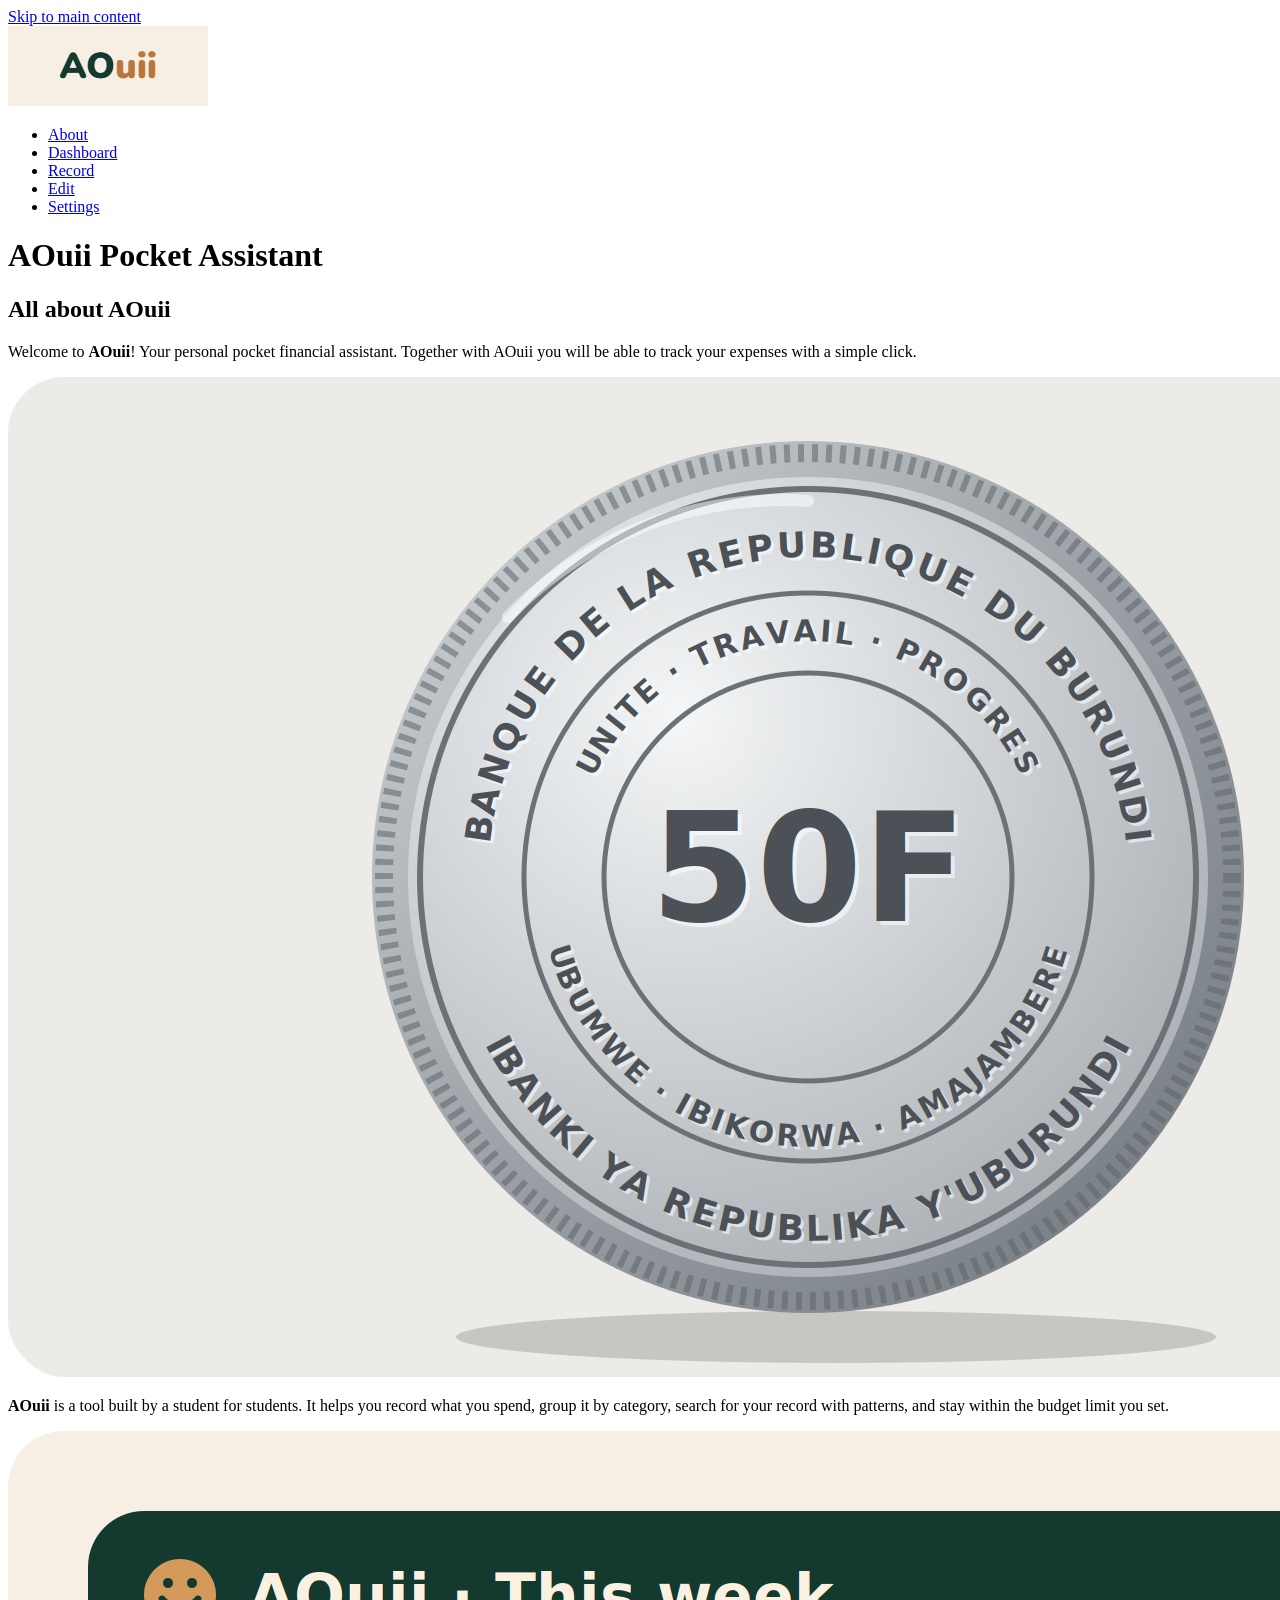
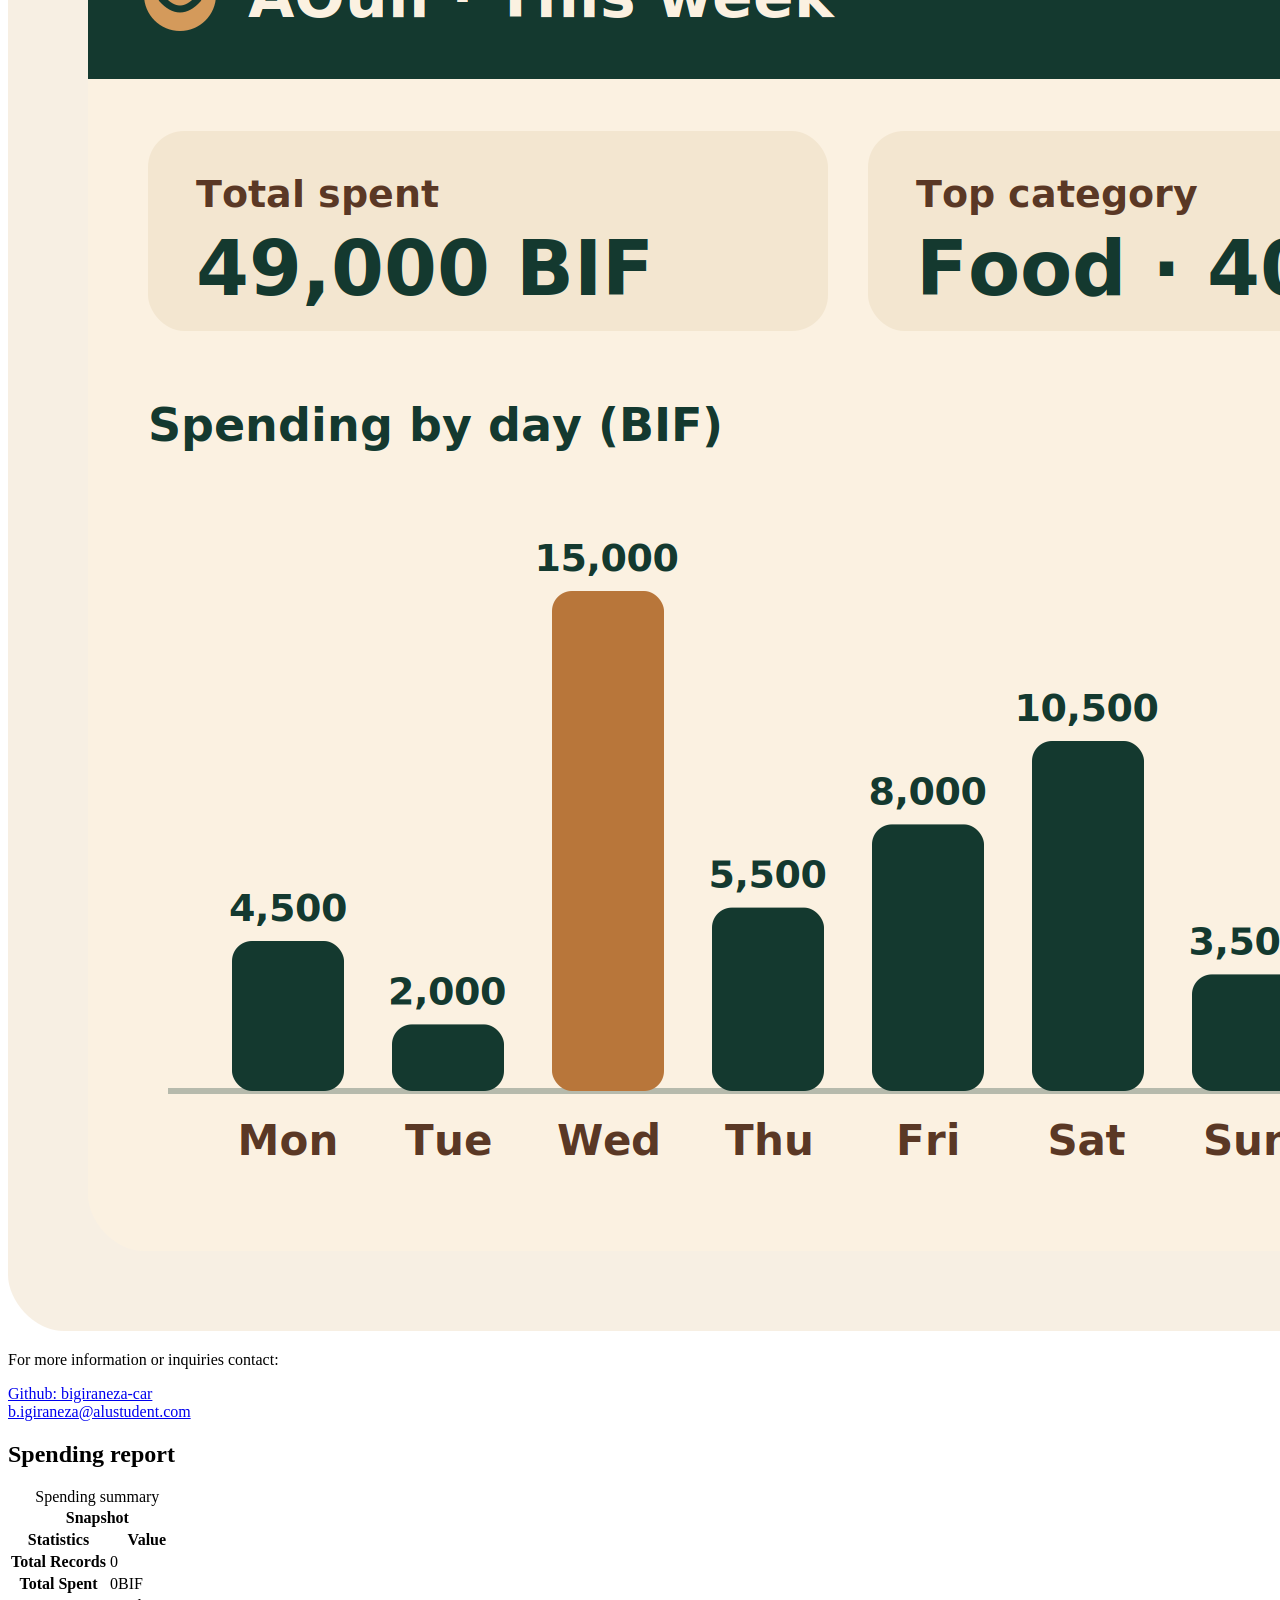
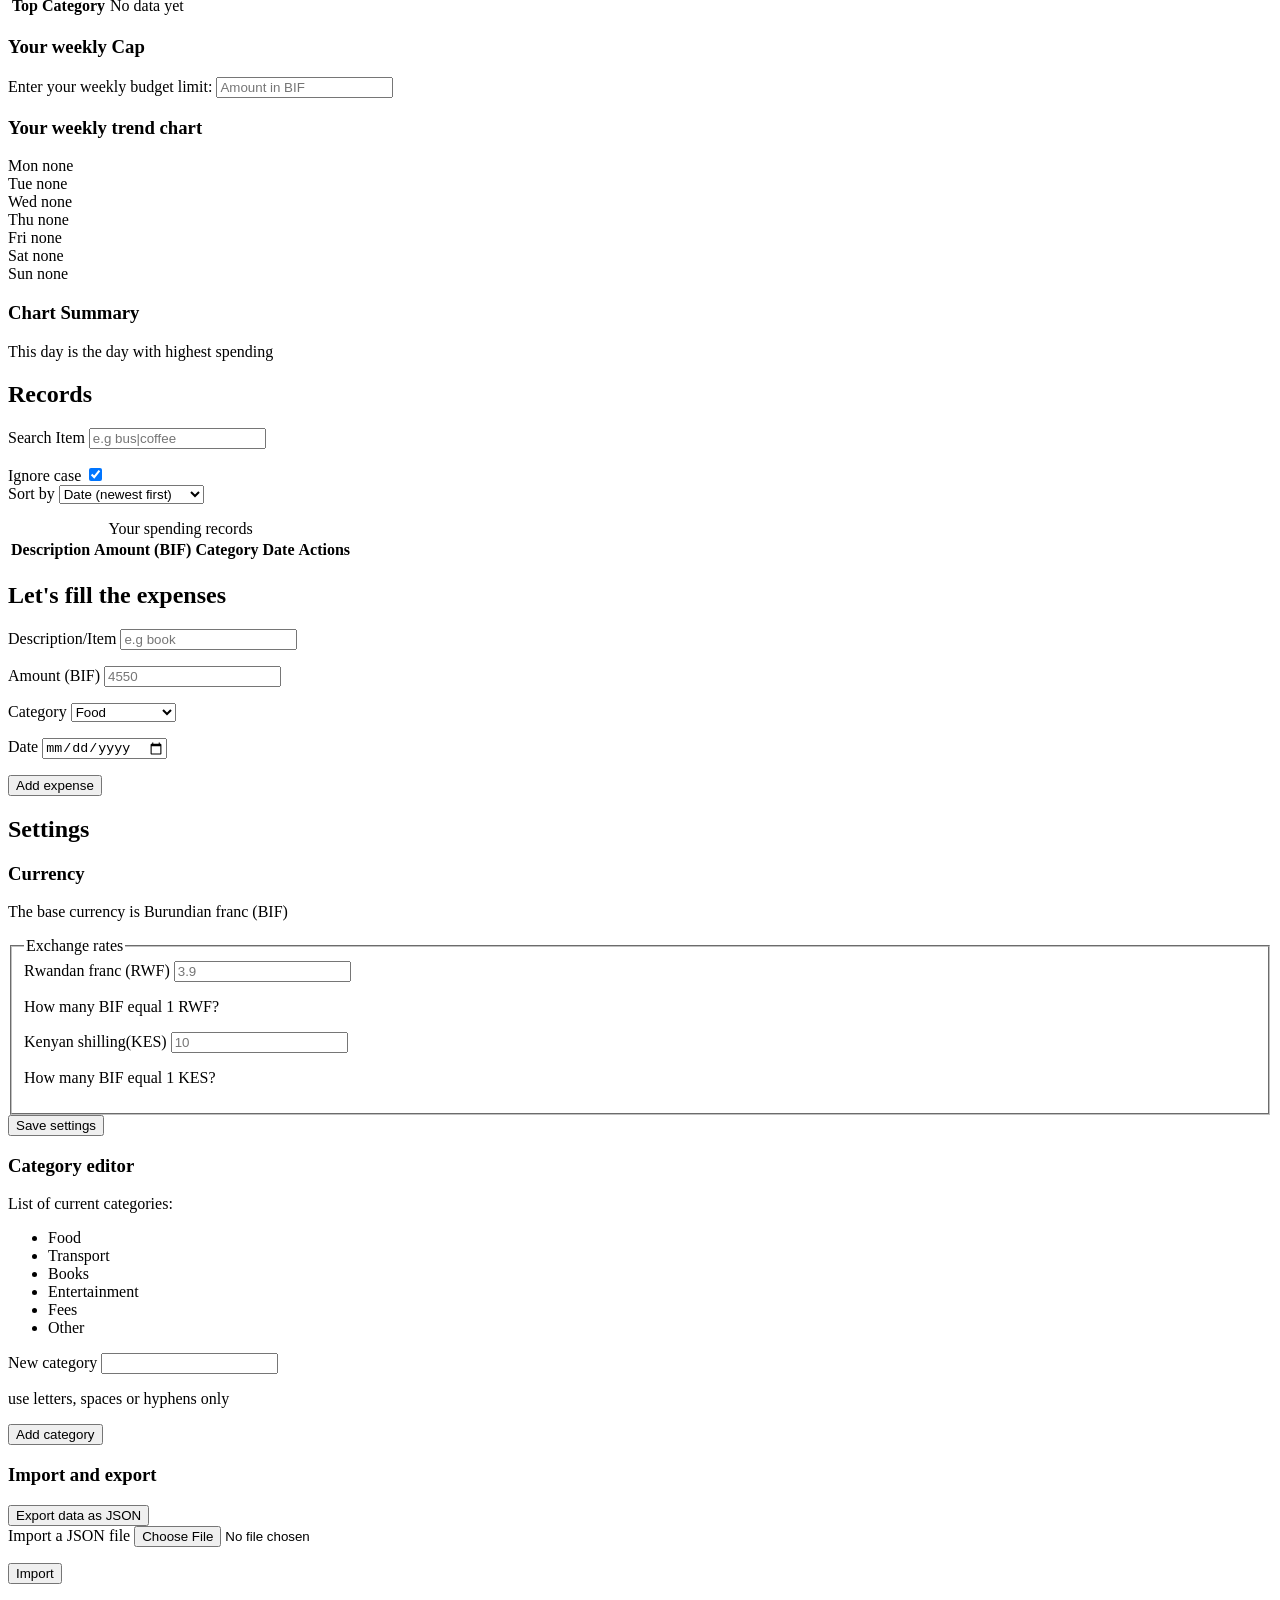
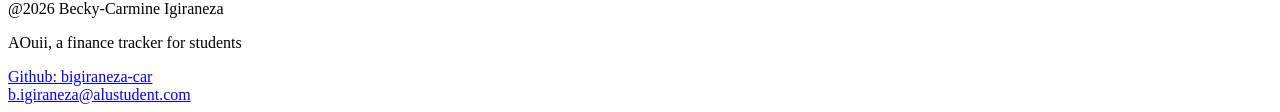
==== index.html @ 9579bf41 "complete add/edti form with erros and status message" ====
<!DOCTYPE html>
<html lang="en">
<head>
    <meta charset="UTF-8">
    <meta name="viewport" content="width=device-width, initial-scale=1.0">
    <title>My Finance Tracker</title>
</head>
<body>
    <a href="#main-content">Skip to main content</a>
    <header>
        <div id="navigation_bar">
         <!-- placeholder for the logo -->
            <img src="images/Logo.png" alt="logo">
            <nav>
                <ul>
                    <li><a href="#about">About</a></li>
                    <li><a href="#dashboard">Dashboard</a></li>
                    <li><a href="#record">Record</a></li>
                    <li><a href="#edit">Edit</a></li>
                    <li><a href="#settings">Settings</a></li>
                </ul>
            </nav>
        </div>
        <h1> <span>AOuii</span> Pocket Assistant</h1>
    </header>

    <main id="main-content">
        
        <!-- THE ABOUT PAGE-->
        <section id="about">
            <h2>All about AOuii</h2>
            
            <div class="body">
                <p>Welcome to <strong>AOuii</strong>! Your personal pocket financial assistant. Together with AOuii you will be able to track your expenses with a simple click.</p>
                <img src="images/aouii-about-coin-realistic.png" alt="coin">
                <br>
            </div>

            <div>
                <p> <strong>AOuii</strong> is a tool built by a student for students. It helps you record what you spend, group it by category, search for your record with patterns, and stay within the budget limit you set.</p>
                <img src="images/aouii-about-chart-bif.png" alt="chartexample">
                <br>
            </div>

            <div id="contact">
                <p>For more information or inquiries contact:</p>
                <a href="https://github.com/bigiraneza-car">Github: bigiraneza-car</a> <br>
                <a href="mailto:b.igiraneza@alustudent.com">b.igiraneza@alustudent.com</a>
            </div>
            

        </section>
        <!--THE DASHBOARD/stats PAGE-->
        <section id="dashboard">
            <h2>Spending report</h2>
            <div id="stats">
                <table>
                    <caption>Spending summary</caption>
                    <thead>
                        <tr><th colspan="2">Snapshot</th></tr>
                        <tr><th scope="col">Statistics</th><th scope="col">Value</th></tr>
                    </thead>
                    <tbody>
                        <tr><th scope="row">Total Records</th><td id="total-records">0</td></tr>
                        <tr><th scope="row">Total Spent</th><td id="total-spent">0BIF</td></tr>
                        <tr><th scope="row">Top Category</th><td id="top-category">No data yet</td></tr>
                    </tbody>
                </table>

            </div>

            <div id="cap">
                <h3>Your weekly Cap</h3>
                <label for="limit">Enter your weekly budget limit:</label>
                <input id="limit" type="number" name="limit" placeholder="Amount in BIF">
                <p id="cap-status" role="status" aria-live="polite"></p>
                <p id="cap-alert" role="alert" aria-live="assertive"></p>
            </div>

            <div id="chart">
                <h3>Your weekly trend chart</h3>
                <div id="graph">
                    <div id="bar1" data-value="no-data-yet">
                        <span id="mon">Mon</span>
                        <span id="value1">none</span>

                    </div>

                    <div id="bar2" data-value="no-data-yet">
                        <span id="tue">Tue</span>
                        <span id="value2">none</span>
                    </div>

                    <div id="bar3" data-value="no-data-yet">
                        <span id="wed">Wed</span>
                        <span id="value3">none</span>
                    </div>

                    <div id="bar4" data-value="no-data-yet">
                        <span id="thu">Thu</span>
                        <span id="value4">none</span>
                    </div>

                    <div id="bar5" data-value="no-data-yet">
                        <span id="fri">Fri</span>
                        <span id="value5">none</span>
                    </div>

                    <div id="bar6" data-value="no-data-yet">
                        <span id="sat">Sat</span>
                        <span id="value6">none</span>
                    </div>

                    <div id="bar7" data-value="no-data-yet">
                        <span id="sun">Sun</span>
                        <span id="value7">none</span>
                    </div>

                </div>
            </div>

            <div id="summary">
                <h3>Chart Summary</h3>
                <p>This day is the day with highest spending</p>
            </div>

        </section>

        <!--THE RECORD PAGE-->
        <section id="record">
            <h2>Records</h2>

            <div id="toolbar">
                <div class="field">
                    <label for="search">Search Item</label>
                    <input type="text" id="search" name="search" autocomplete="off" placeholder="e.g bus|coffee " aria-describedby="search-error">
                    <p id="search-error"></p>
                </div>

                <div class="case">
                    <label for="case-insensitive">Ignore case</label>
                    <input id="case-insensitive" type="checkbox" checked>
                </div>

                <div id="sorting">
                    <label for="sort">Sort by</label>
                    <select id="sort">
                        <option value="date-desc">Date (newest first)</option>
                        <option value="date-asc">Date (oldest first)</option>
                        <option value="description-asc">Description (A-Z)</option>
                        <option value="description-desc">Description (Z-A)</option>
                        <option value="amount-asc">Amount (low to high)</option>
                        <option value="amount-desc">Amount (high to low)</option>
                    </select>
                </div>
            </div>
            
            <p id="record-status" role="status" aria-live="polite"></p>
            <table id="records-table">
                <caption>Your spending records</caption>
                <thead>
                    <tr>
                        <th scope="col">Description</th>
                        <th scope="col">Amount (BIF)</th>
                        <th scope="col">Category</th>
                        <th scope="col">Date</th>
                        <th scope="col">Actions</th>
                    </tr>
                </thead>
                <tbody id="records-body"></tbody>
            </table>
            
            <p id="empty-state" hidden> No records to show yet. Add one in the <a href="#edit">Edit</a> section.</p>
        </section>

        <!--THE EDIT PAGE-->
        <section id="edit">
            <h2>Let's fill the expenses</h2>
            <div id="add-form">
                <form novalidate>
                    <label for="item">Description/Item</label>
                    <input type="text" id="item" name="item" placeholder="e.g book" aria-describedby="item-error" required><br>
                    <p id="item-error" role="alert"></p>
                    <label for="amount">Amount (BIF)</label>
                    <input id="amount" name="amount" type="text" inputmode="decimal" placeholder="4550" aria-describedby="amount-error" required><br>
                    <p id="amount-error" role="alert"></p>
                    <label for="category">Category</label>
                    <select id="category" name="category" aria-describedby="category-error">
                        <option value="food">Food</option>
                        <option value="transport">Transport</option>
                        <option value="entertainment">Entertainment</option>
                        <option value="books">Books</option>
                        <option value="fees">Fees</option>
                        <option value="other">Other</option>
                    </select>
                    <p id="category-error" role="alert"></p>
                    <label for="date">Date</label>
                    <input id="date" type="date" name="date" aria-describedby="date-error" required><br>
                    <p id="date-error" role="alert"></p>
                    <button type="submit">Add expense</button>
                    <p id="edit-status" role="status"></p>
                </form>
            </div>

        </section>

        <!--SETTINGS PAGE-->
        <section id="settings">
            <h2>Settings</h2>
            <h3>Currency</h3>
            <form novalidate>
                <p>The base currency is Burundian franc (BIF)</p>
                <fieldset>
                    <legend>Exchange rates</legend>

                    <label for="rwf">Rwandan franc (RWF)</label>
                    <input id="rwf" type="text" name="rwf" inputmode="decimal" aria-describedby="rwf-hint" placeholder="3.9">
                    <p id="rwf-hint">How many BIF equal 1 RWF?</p>

                    <label for="kes">Kenyan shilling(KES)</label>
                    <input id="kes" type="text" name="kes" inputmode="decimal" aria-describedby="kes-hint" placeholder="10"> 
                    <p id="kes-hint">How many BIF equal 1 KES?</p>

                </fieldset>

                <button type="submit">Save settings</button>
                <p id="settings-status" role="status"></p>
            </form>
            <!-- category editor -->
            <div id="editor">
                <h3>Category editor</h3>
                <p>List of current categories:</p>
                <ul id="category-list">
                    <li>Food</li>
                    <li>Transport</li>
                    <li>Books</li>
                    <li>Entertainment</li>
                    <li>Fees</li>
                    <li>Other</li>
                </ul>
                <form novalidate>
                    <label for="new-category">New category</label>
                    <input id="new-category" type="text" name="new-category" aria-describedby="new-category-hint new-category-error">
                    <p id="new-category-hint">use letters, spaces or hyphens only</p>
                    <p id="new-category-error"></p>
                    <button type="submit">Add category</button>
                    <p id="new-category-status" role="status"></p>
                </form>   
            </div>
            
            <!-- Export/import box -->
            <div id="import-export">
                <h3>Import and export</h3>
                <div class="export">
                    <!-- Export -->
                    <button id="export-button" type="button">Export data as JSON</button>
                </div>
                <!-- import -->
                <div class="import">
                    <label for="import-file">Import a JSON file</label>
                    <input id="import-file" type="file" accept=".json" aria-describedby="import-error">
                    <p id="import-error" role="alert"></p>
                    <button id="import-button" type="button">Import</button>
                    <p id="import-status" role="status"></p>
                </div>
            </div>

        </section>
    </main>

    <footer>
        <p>@2026 Becky-Carmine Igiraneza</p>
        <p>AOuii, a finance tracker for students</p>
        <a href="https://github.com/bigiraneza-car">Github: bigiraneza-car</a> <br>
        <a href="mailto:b.igiraneza@alustudent.com">b.igiraneza@alustudent.com</a>
    </footer>
</body>
</html>
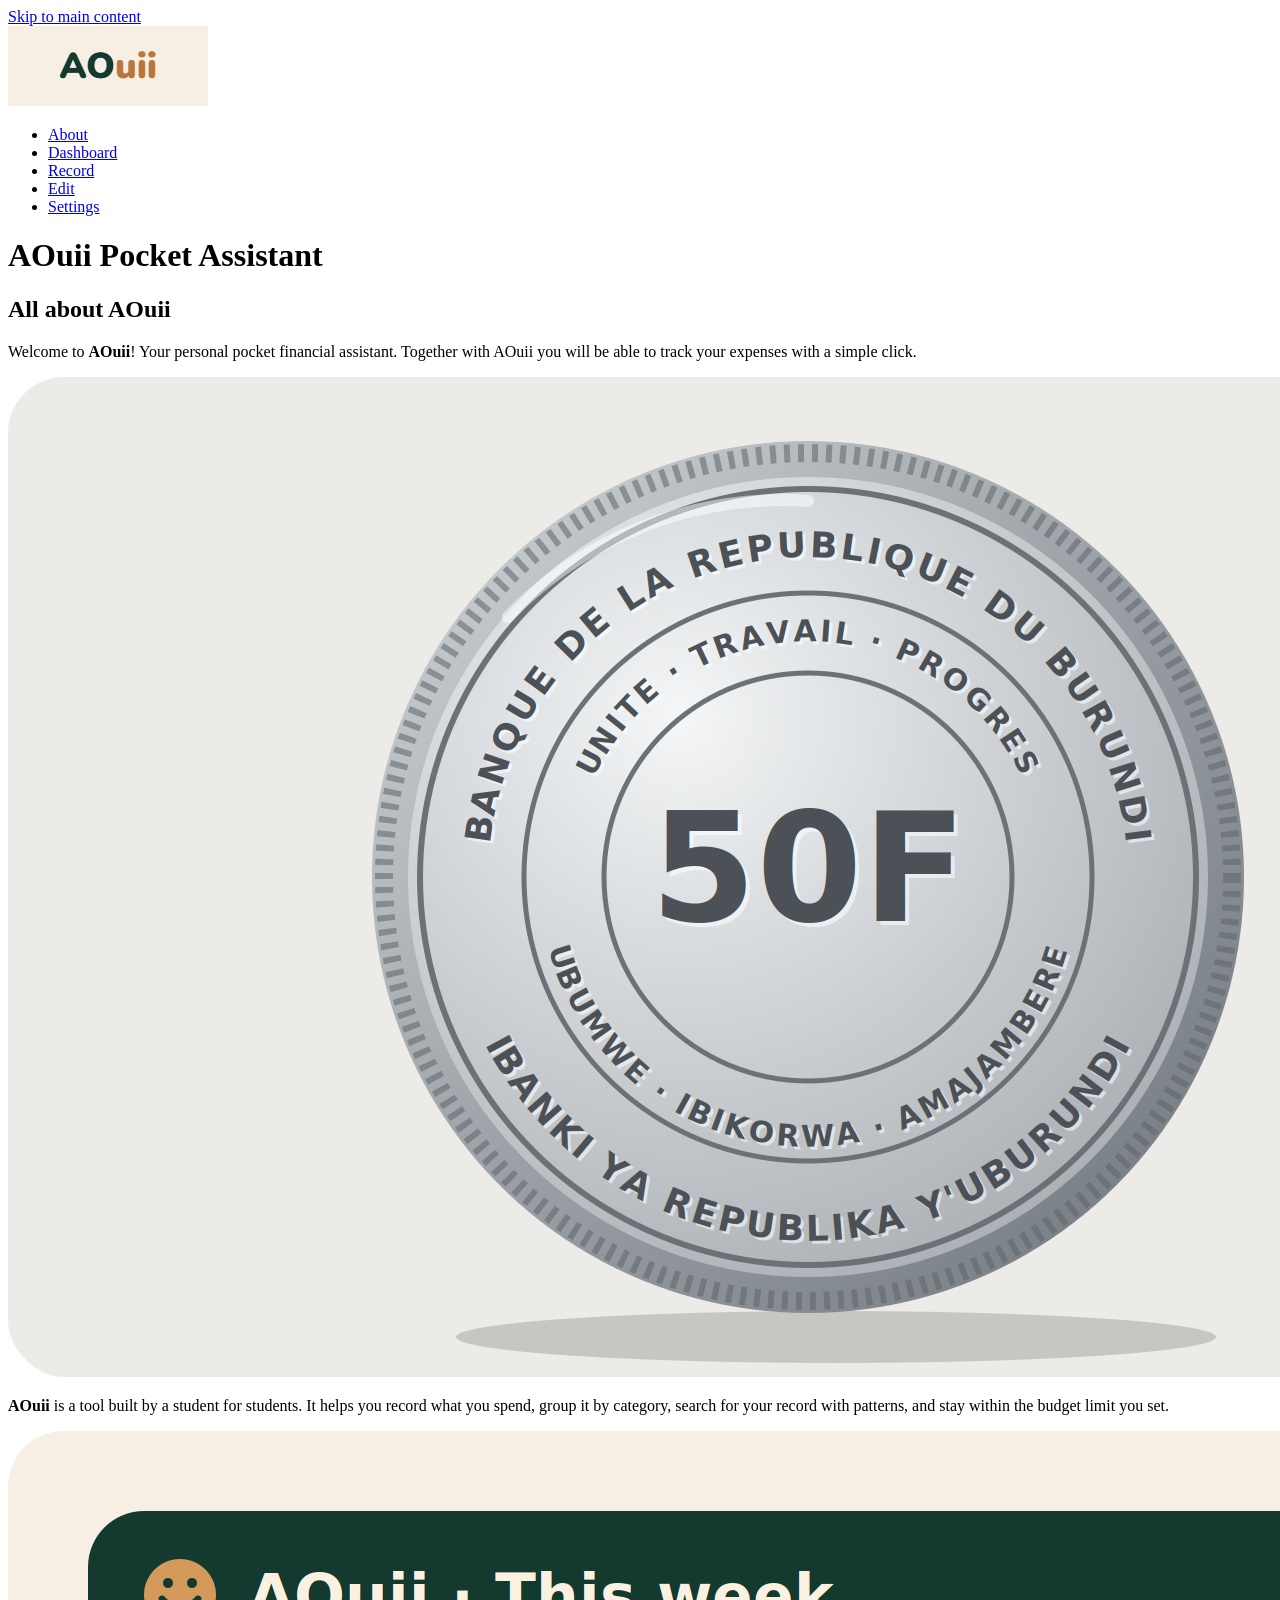
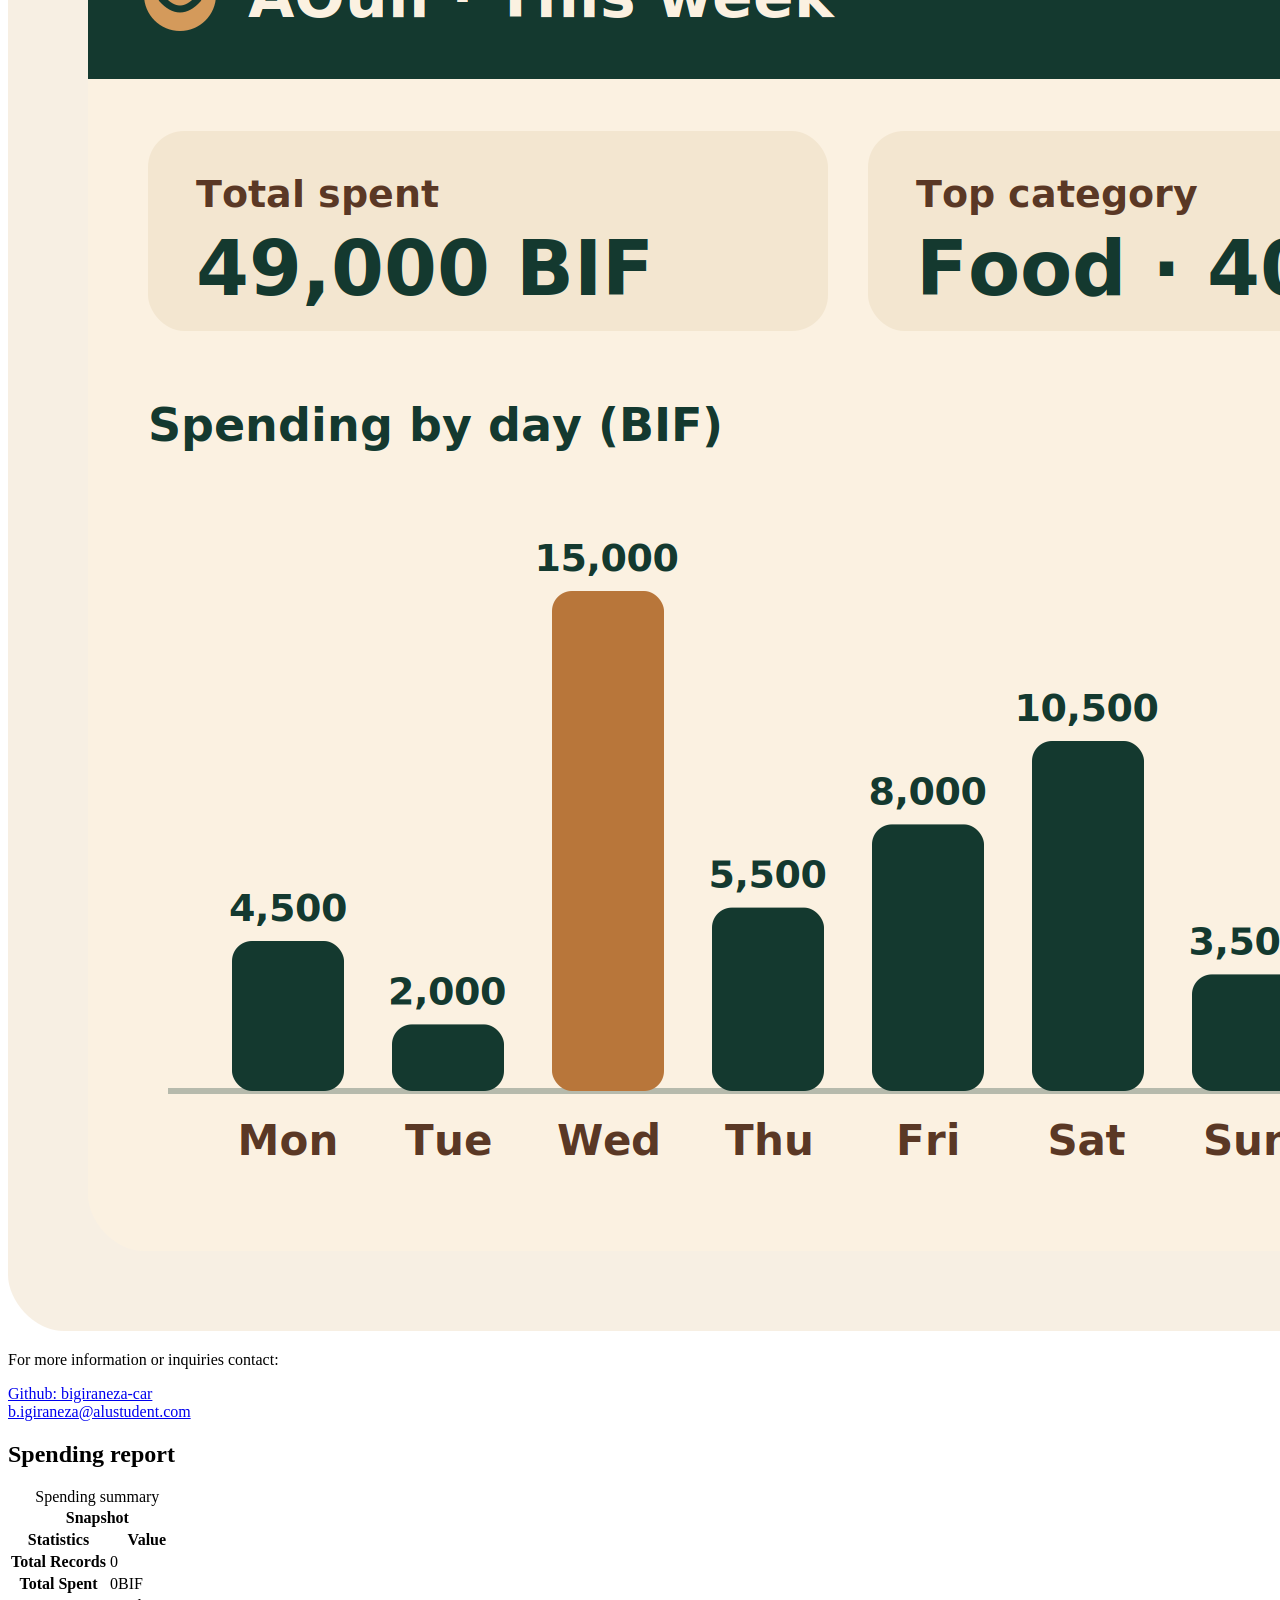
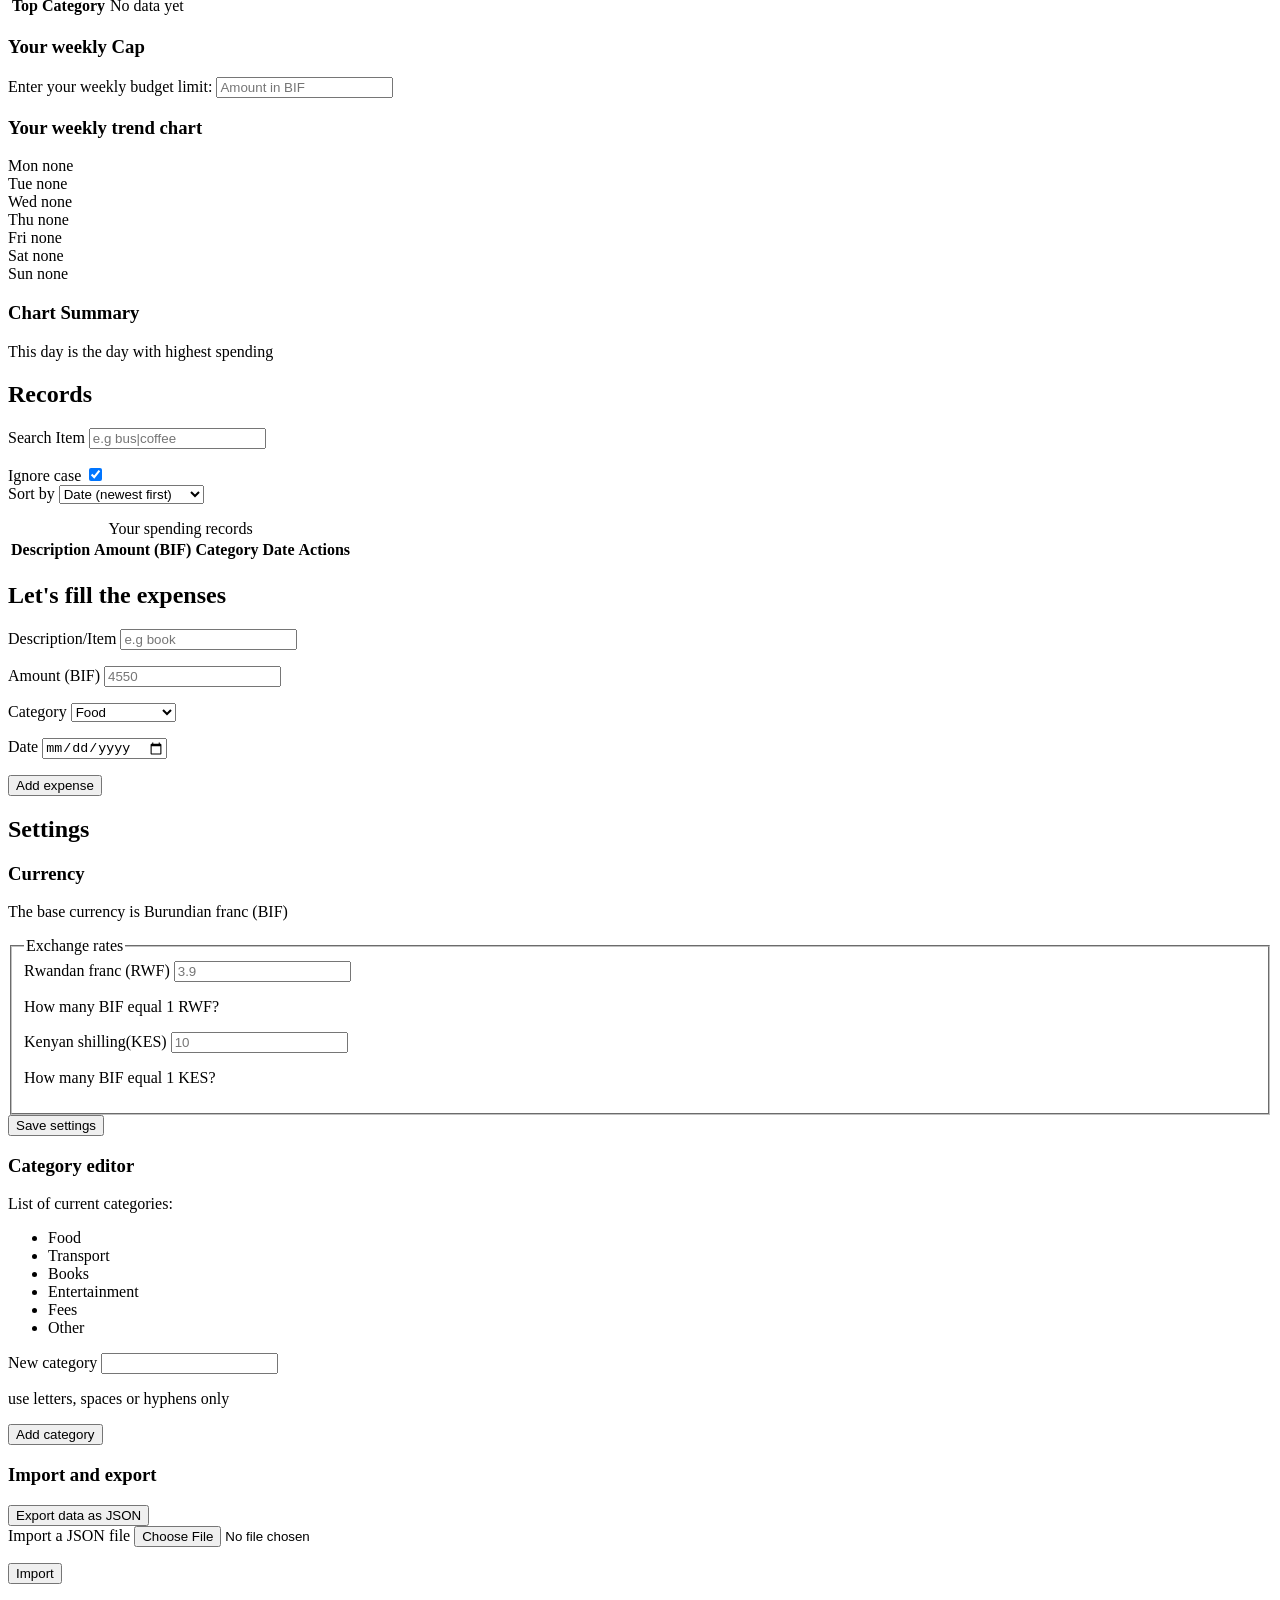
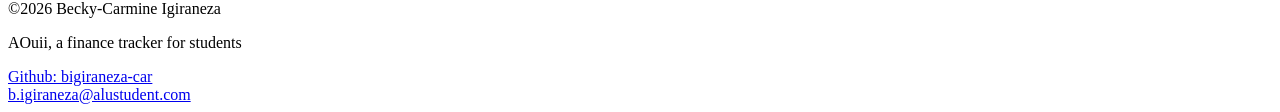
==== commit 2dce3529: "Linked the html to scripts and stylesheets" ====
--- a/index.html
+++ b/index.html
@@ -4,6 +4,7 @@
     <meta charset="UTF-8">
     <meta name="viewport" content="width=device-width, initial-scale=1.0">
     <title>My Finance Tracker</title>
+    <link rel="stylesheet" href="styles/style.css">
 </head>
 <body>
     <a href="#main-content">Skip to main content</a>
@@ -269,10 +270,11 @@
     </main>
 
     <footer>
-        <p>@2026 Becky-Carmine Igiraneza</p>
+        <p>&copy;2026 Becky-Carmine Igiraneza</p>
         <p>AOuii, a finance tracker for students</p>
         <a href="https://github.com/bigiraneza-car">Github: bigiraneza-car</a> <br>
         <a href="mailto:b.igiraneza@alustudent.com">b.igiraneza@alustudent.com</a>
     </footer>
+    <script src="scripts/main.js" type="module"></script>
 </body>
 </html>
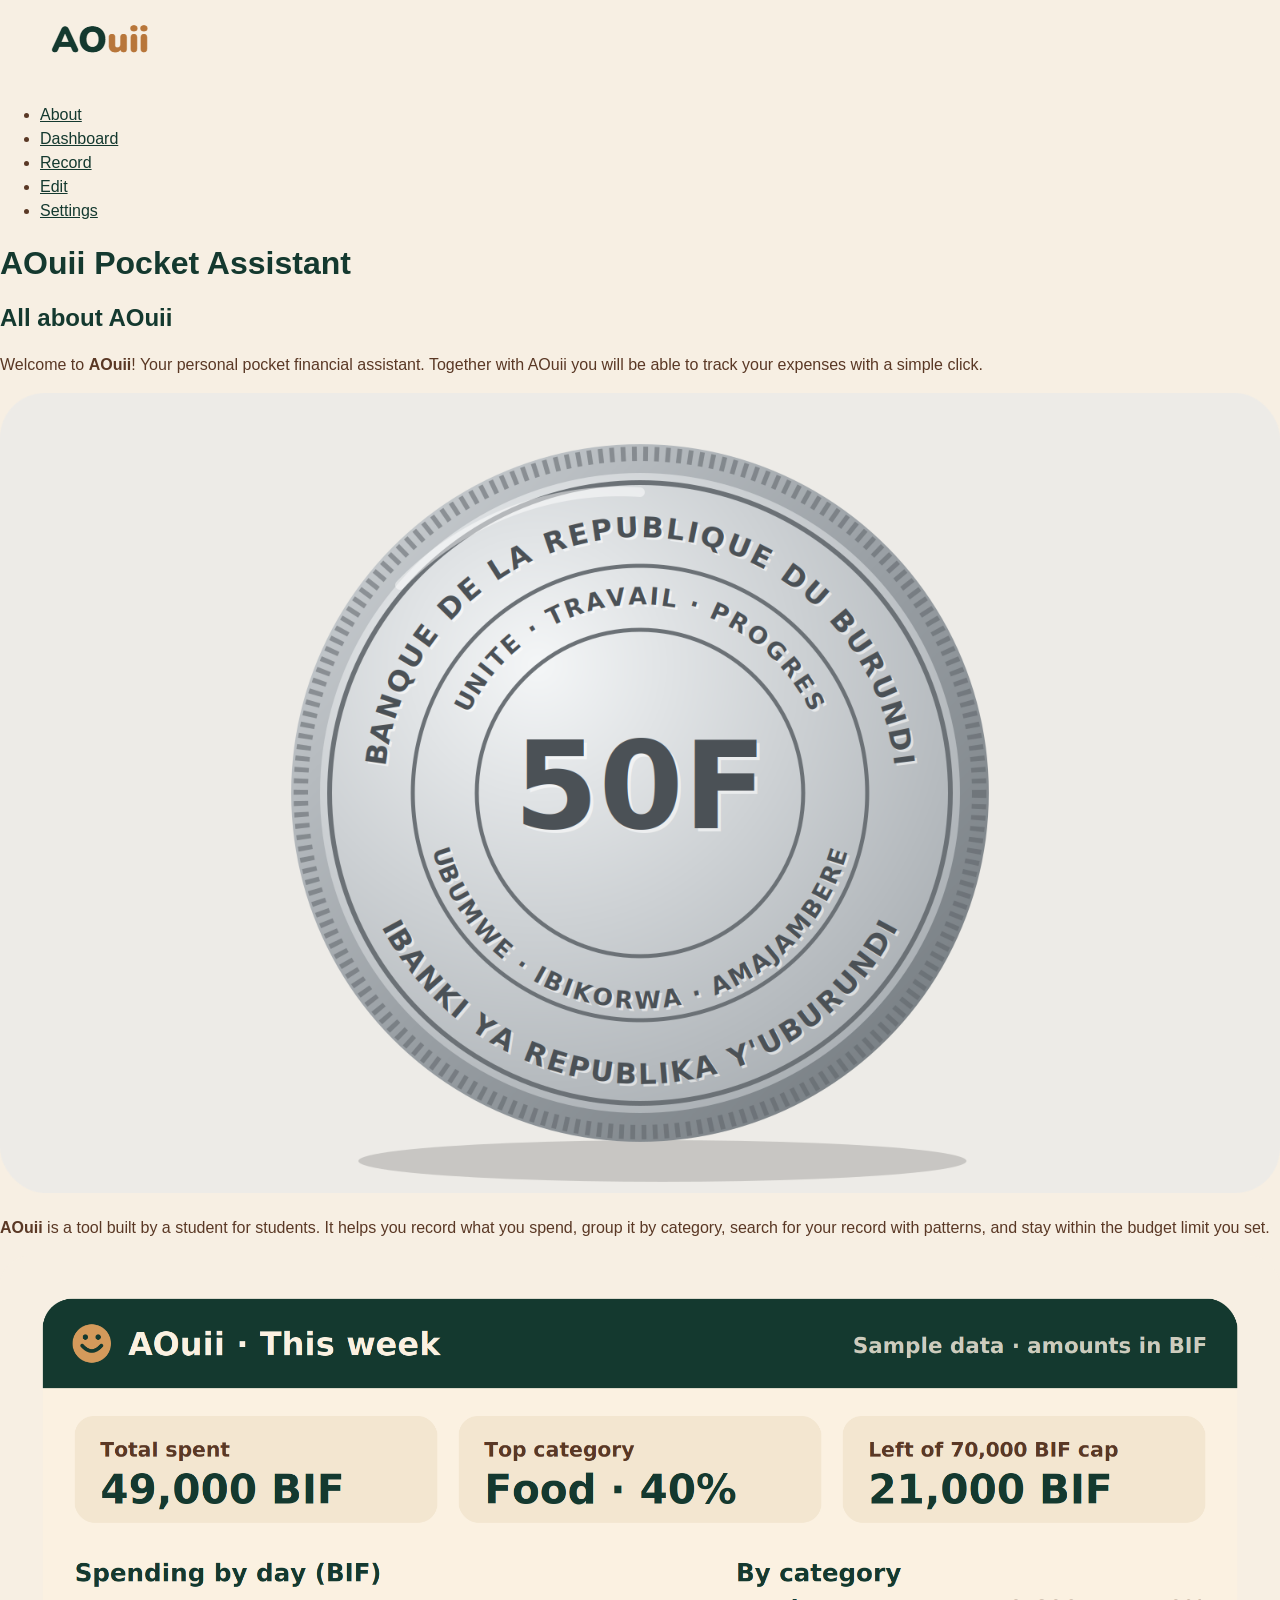
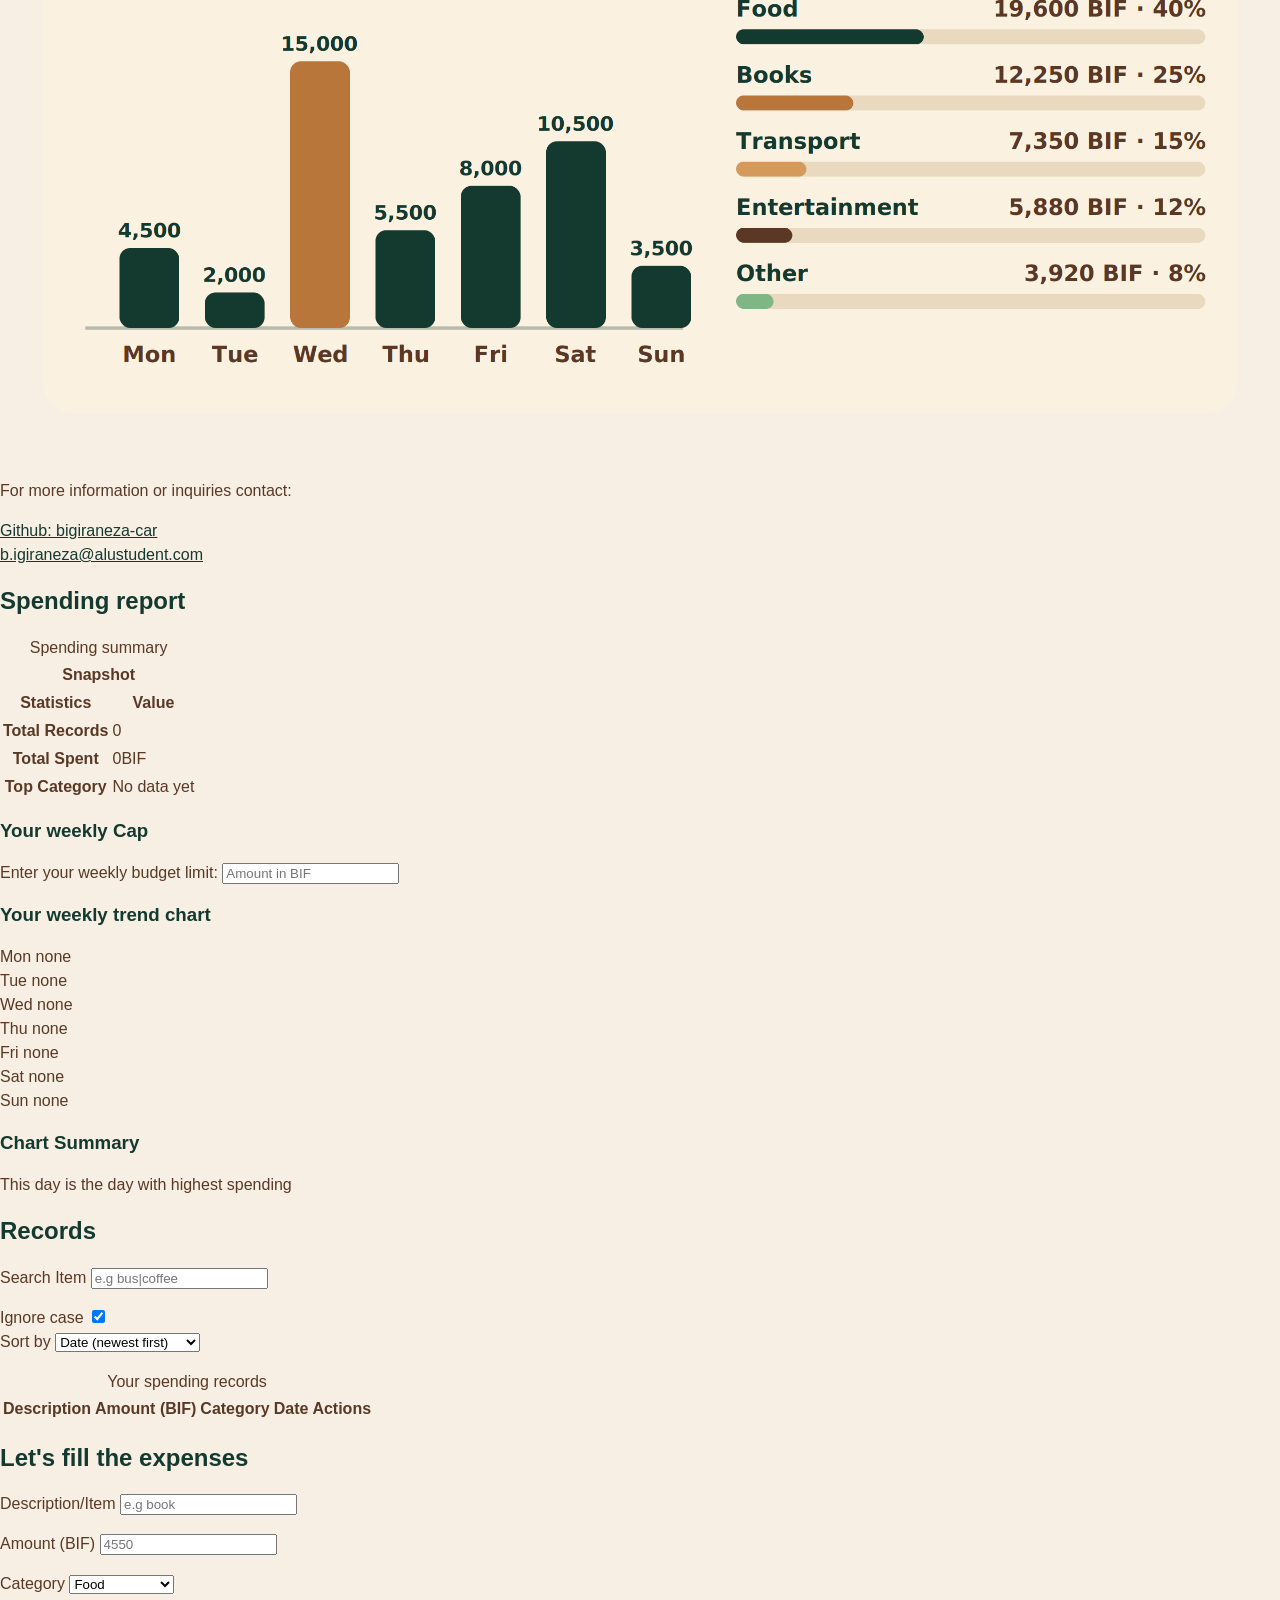
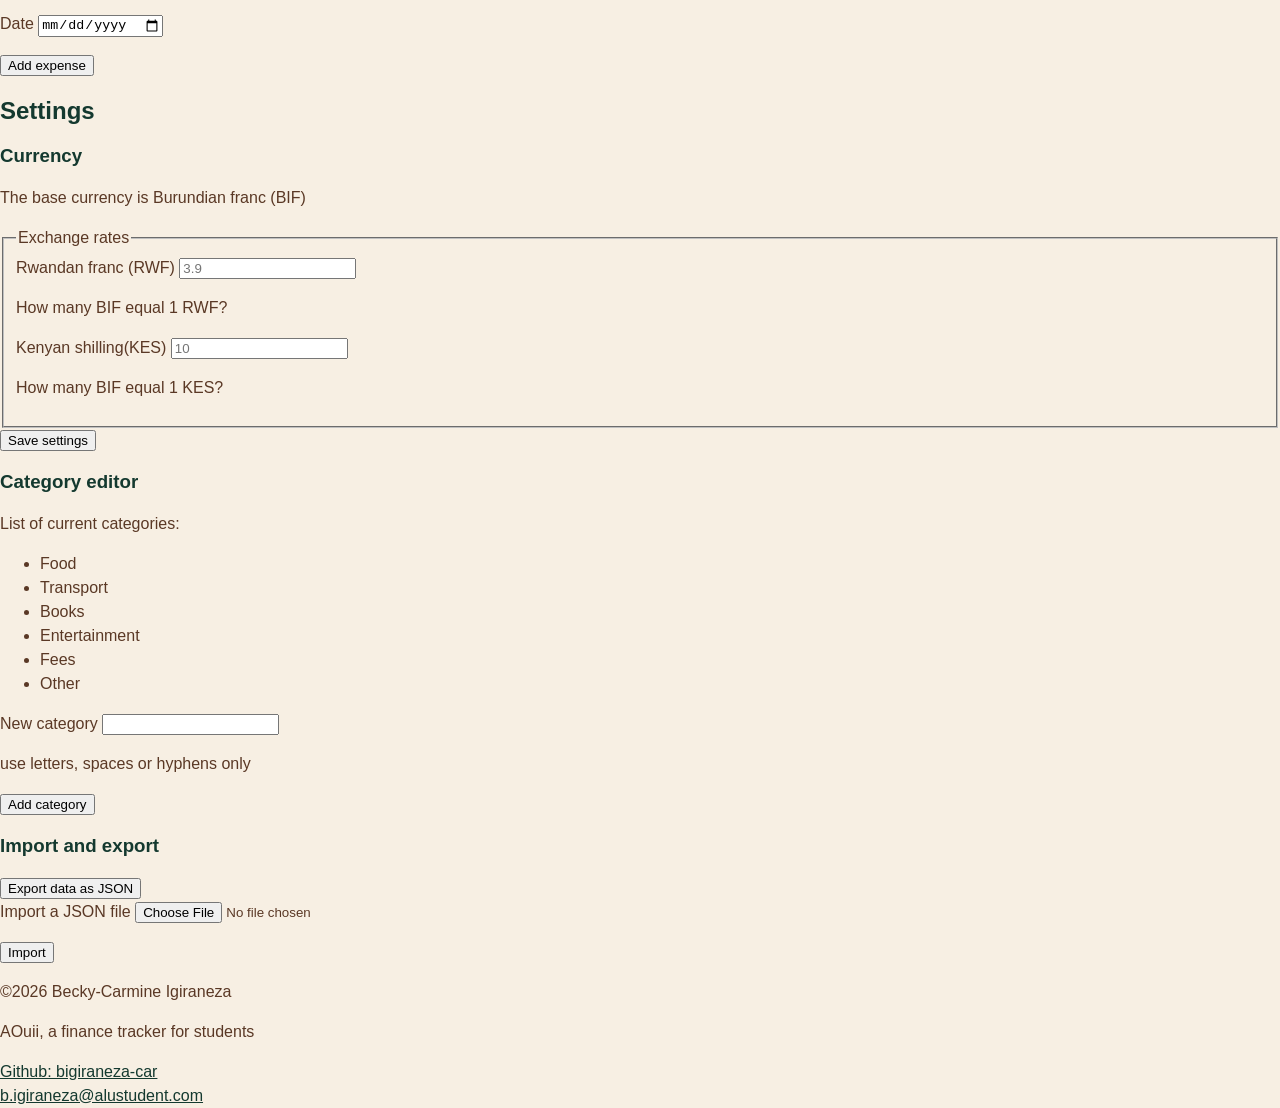
==== commit 5651ed32: "css skip link and visibility properties" ====
--- a/index.html
+++ b/index.html
@@ -4,7 +4,7 @@
     <meta charset="UTF-8">
     <meta name="viewport" content="width=device-width, initial-scale=1.0">
     <title>My Finance Tracker</title>
-    <link rel="stylesheet" href="styles/style.css">
+    <link rel="stylesheet" href="./styles/style.css">
 </head>
 <body>
     <a href="#main-content">Skip to main content</a>
--- a/styles/style.css
+++ b/styles/style.css
@@ -0,0 +1,90 @@
+/* Step 1: Foundations*/
+/*reset basics */
+*, *::before, *::after { box-sizing: border-box; }
+body { margin: 0;}
+img { max-width: 100%; height:auto; }
+[hidden] {display:none !important; }
+form br, img + br {display:none; }
+
+/* color variables*/
+:root {
+    --green: #14392F;
+    --green-hover: #1F5646;
+    --caramel: #B*&^#A;
+    --caramel-light: #bfa487;
+    --cream: #FBF1E1;
+    --page-bg: #F7EFE3;
+    --brown: #5A3825;
+    --error: #9B1c1c;
+} 
+
+body {
+    font-family: "Nunito", Arial, Helvetica, sans-serif, sans-serif;
+    font-size: 1rem;
+    line-height: 1.5;
+    color: var(--brown);
+    background: var(--page-bg);
+}
+
+h1, h2, h3 { 
+    color: var(--green); 
+    line-height: 1.2;
+}
+
+a { color: var(--green);}
+
+
+/*visibility*/
+
+a:focus-visible,
+button:focus-visible,
+input:focus-visible,
+select:focus-visible {
+    outline: 3px solid #14392F;
+    outline-offset:3px;
+}
+header:focus-visible,
+footer:focus-visible { outline-color: #FBF1E1;}
+
+/*skip link*/
+a[href="#main-content"] {
+    position: absolute;
+    left: -999px;
+    top:0;
+    z-index: 100;
+    padding: 0.75rem 1rem;
+    color:#FBF1E1;
+    background:#14392F;
+}
+ a[href="#main-content"]:focus { 
+    left:0;
+    outline-color:#FBF1E1;
+}
+
+
+
+
+/*Mobile layout */
+
+
+
+
+/*breakpoints */
+
+
+
+
+/*Records as cards on mobile */
+
+
+
+
+
+/*one animation or transition*/
+
+
+
+
+
+
+/* contrast check */
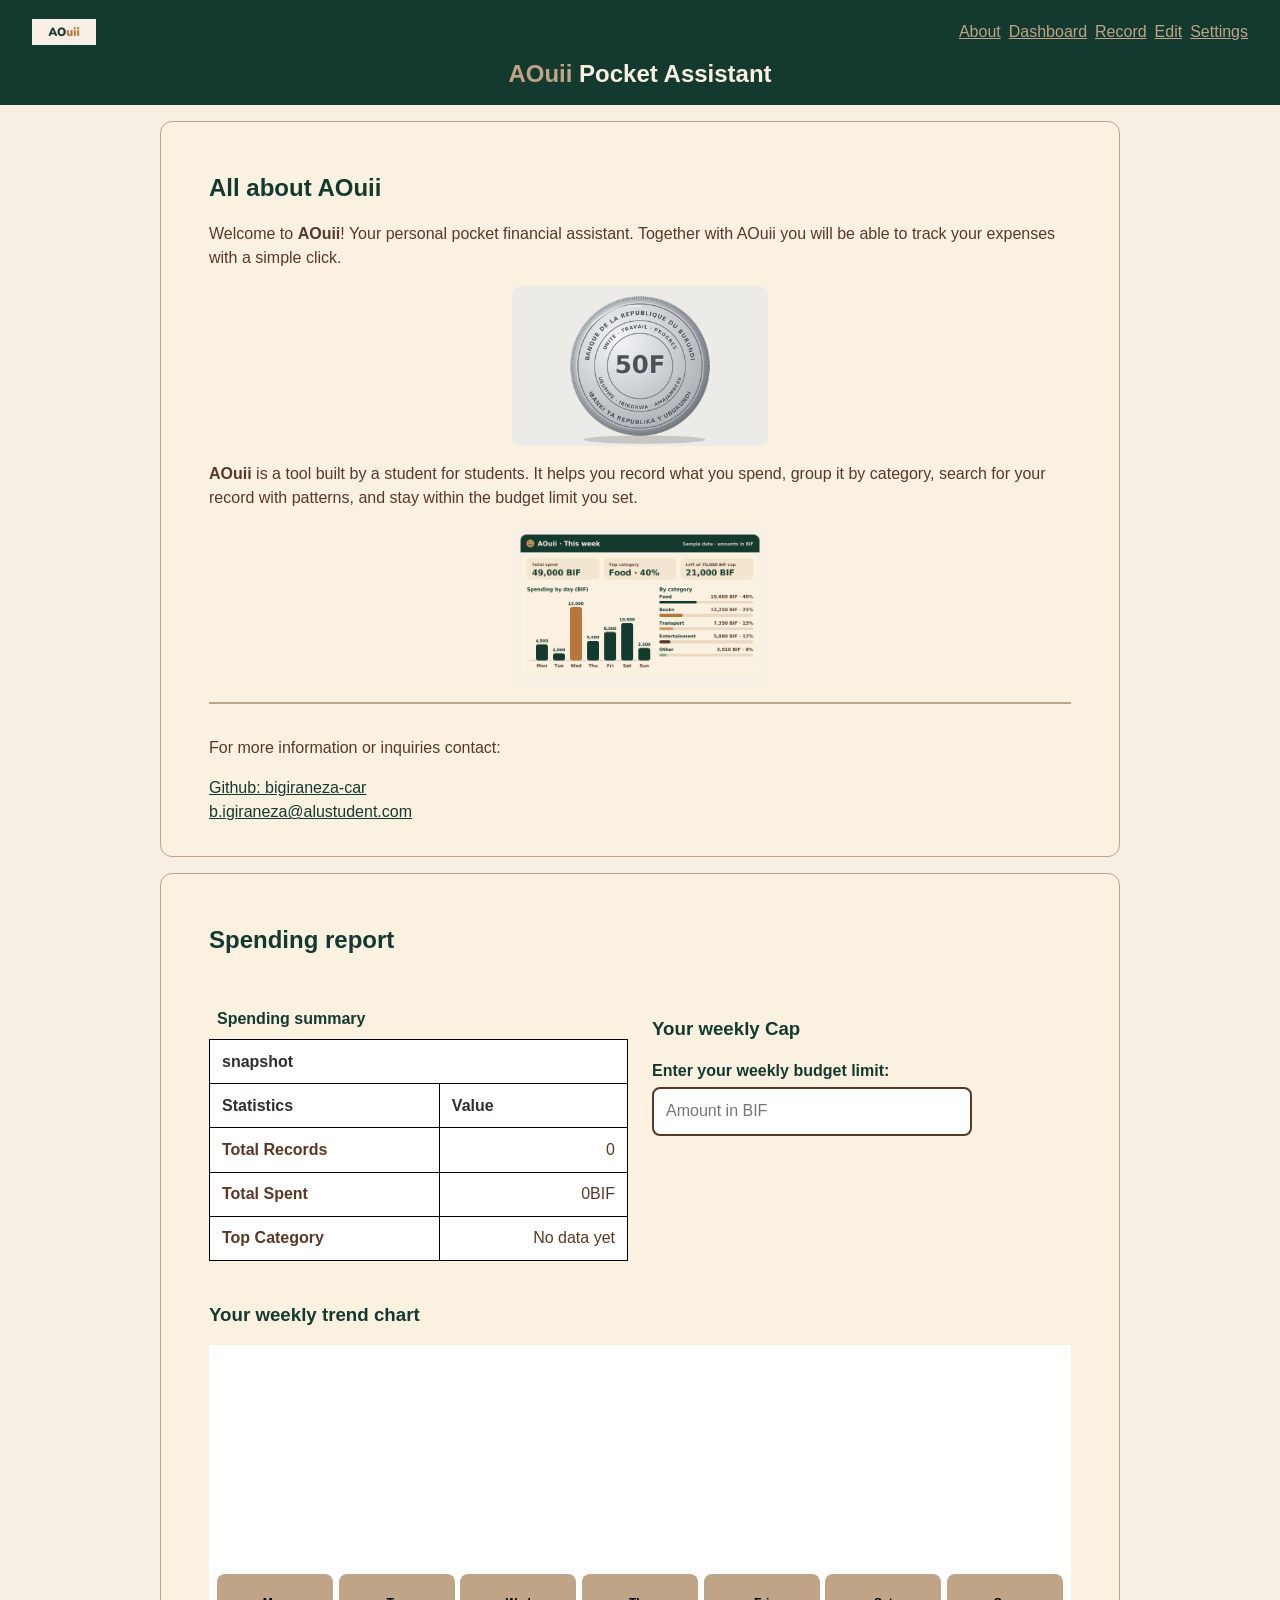
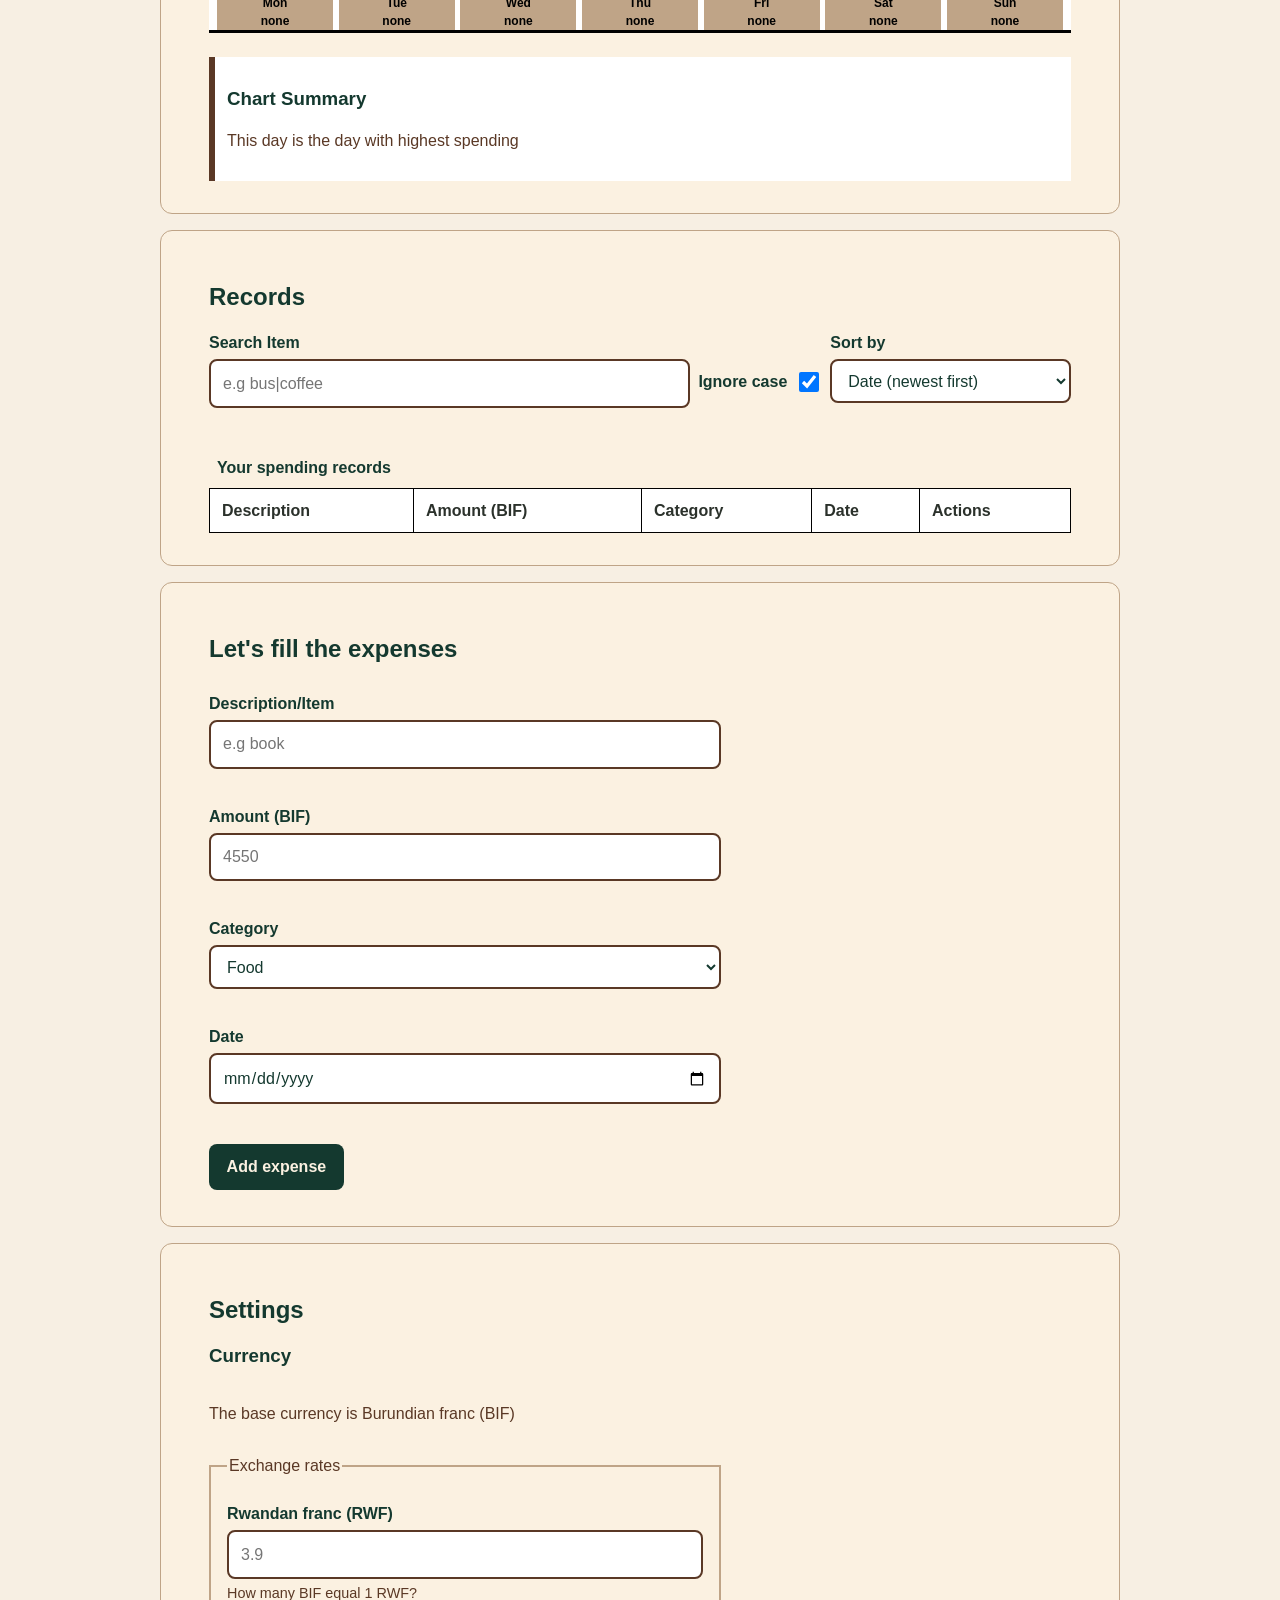
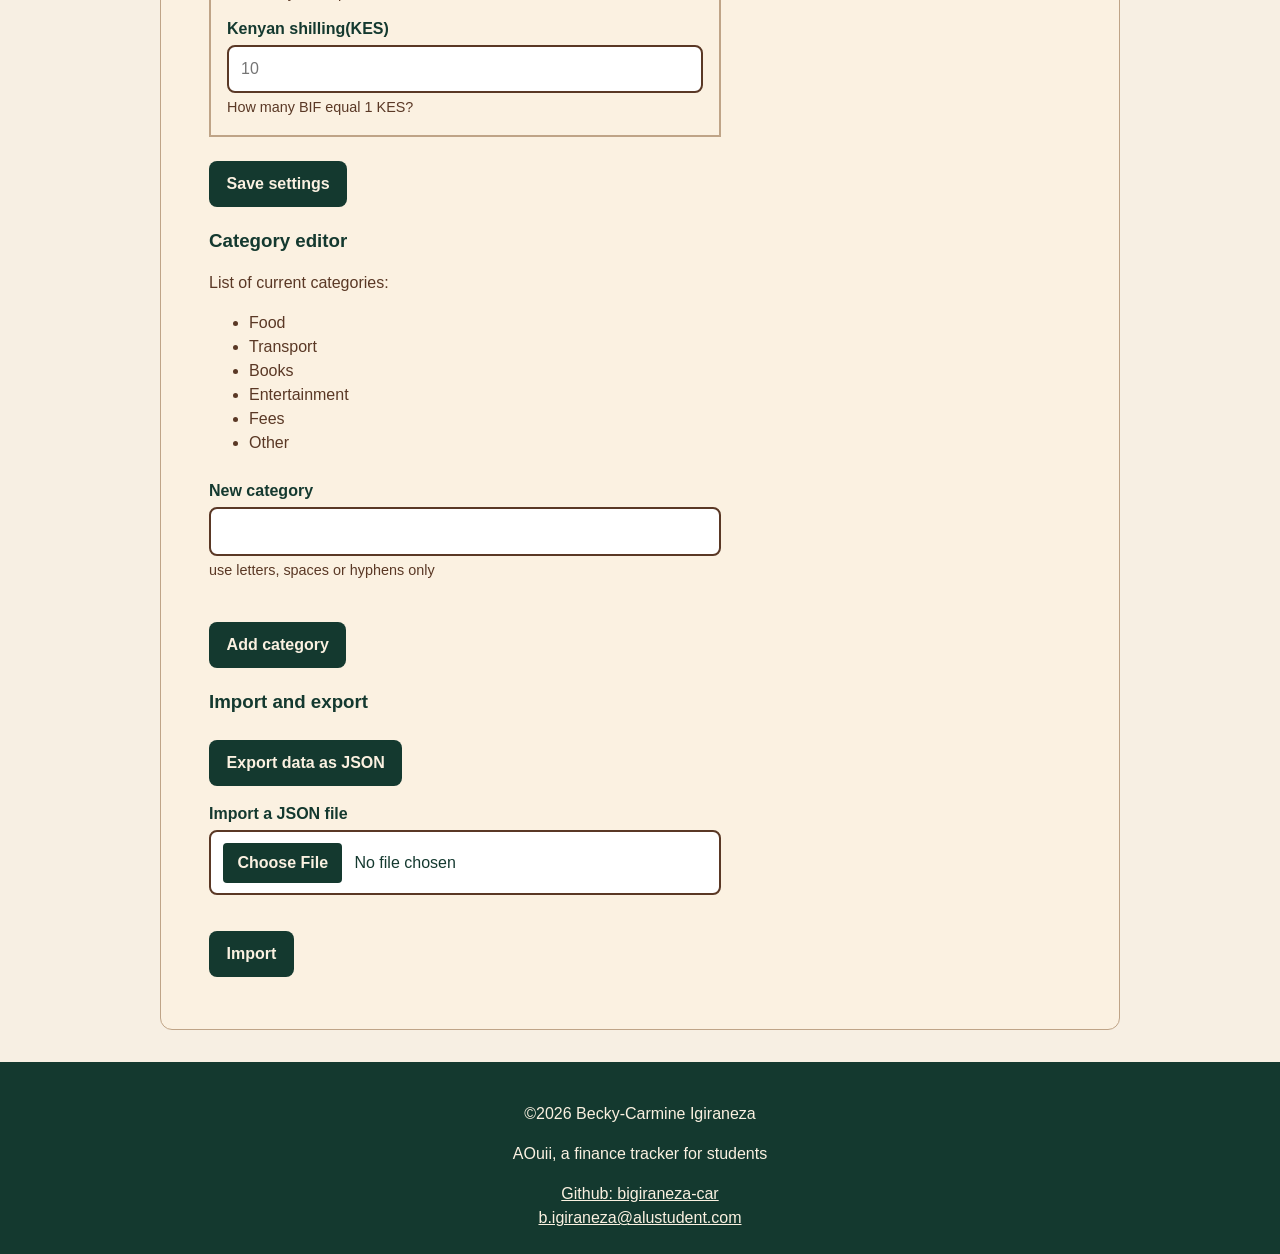
==== commit 2a096c05: "Fixed typos in css" ====
--- a/index.html
+++ b/index.html
@@ -58,7 +58,7 @@
                 <table>
                     <caption>Spending summary</caption>
                     <thead>
-                        <tr><th colspan="2">Snapshot</th></tr>
+                        <tr><th colspan="2">snapshot</th></tr>
                         <tr><th scope="col">Statistics</th><th scope="col">Value</th></tr>
                     </thead>
                     <tbody>
--- a/styles/style.css
+++ b/styles/style.css
@@ -10,7 +10,7 @@
 :root {
     --green: #14392F;
     --green-hover: #1F5646;
-    --caramel: #B*&^#A;
+    --caramel: #bfbfbf;
     --caramel-light: #bfa487;
     --cream: #FBF1E1;
     --page-bg: #F7EFE3;
@@ -19,7 +19,7 @@
 } 
 
 body {
-    font-family: "Nunito", Arial, Helvetica, sans-serif, sans-serif;
+    font-family: Arial, Helvetica, sans-serif;
     font-size: 1rem;
     line-height: 1.5;
     color: var(--brown);
@@ -33,7 +33,9 @@
 
 a { color: var(--green);}
 
-
+header a {
+    color: var(--caramel-light)
+}
 /*visibility*/
 
 a:focus-visible,
@@ -43,8 +45,8 @@
     outline: 3px solid #14392F;
     outline-offset:3px;
 }
-header:focus-visible,
-footer:focus-visible { outline-color: #FBF1E1;}
+header a:focus-visible,
+footer a:focus-visible { outline-color: #FBF1E1;}
 
 /*skip link*/
 a[href="#main-content"] {
@@ -56,7 +58,7 @@
     color:#FBF1E1;
     background:#14392F;
 }
- a[href="#main-content"]:focus { 
+a[href="#main-content"]:focus { 
     left:0;
     outline-color:#FBF1E1;
 }
@@ -64,27 +66,348 @@
 
 
 
-/*Mobile layout */
-
-
-
-
-/*breakpoints */
-
-
-
-
-/*Records as cards on mobile */
-
-
+/*   --- Step 2: Mobile layout  --- */
+
+/* header and nav */
+header {
+    text-align: center;
+    background: #14392f;
+    padding-bottom: 1rem;
+}
+
+header h1 {
+    margin:0;
+    padding: 0.5rem 1rem 0;
+    font-size: 1.5rem;
+    color:#FBF1E1;
+}
+
+header h1 span {
+    color:#bfa487;
+}
+
+#navigation_bar {
+    display:flex;
+    flex-direction: column;
+    align-items: center;
+    padding: 0.75rem 1rem 0;
+}
+
+#navigation_bar img {
+    width: 4rem;
+}
+
+nav ul {
+    display:flex;
+    flex-wrap: wrap;
+    justify-content: center;
+    gap: 0.5rem;
+    margin: 0;
+    padding: 0.5rem 0;
+    list-style: none;
+    
+
+}
+
+nav a:hover {
+    background: rgba(251, 241, 225, 0.15); 
+    text-decoration: underline;
+}
+
+/* --sections --*/
+section {
+    width: min(100% - 2rem, 60rem);
+    margin: 1rem auto;
+    padding: 1rem;
+    background: #FBF1E1;
+    border: 1px solid #bfa487;
+    border-radius: 0.75rem;
+}
+
+/* about */
+#about img {
+    display: block;
+    max-width: 16rem;
+    margin: 1rem auto;
+    border-radius: 0.5rem;
+}
+#contact {
+    margin-top: 1rem;
+    padding-top: 1rem;
+    border-top: 2px solid var(--caramel-light);
+}
+
+/* live regions */
+[role="status"], [role="alert"] {
+    margin: 0.5rem 0;
+    font-weight: 700;
+}
+
+/* cap messages */
+#cap-alert:not(:empty) {
+    padding: 0.5rem 0.75rem;
+    color: var(--error);
+    background: #fff;
+    border-left: 0.4rem solid var(--error);
+}
+#cap-status:not(:empty){
+    padding:0.5rem 0.75rem;
+    color: var(--green);
+    background: #FBF1E1;
+    border-left: 0.4rem solid #1F5646;
+
+}
+/* -- Forms  -- */
+form {
+    display: grid;
+    gap: 0.25rem;
+    max-width: 32rem;
+
+}
+form [role="status"] {
+    margin: 0;
+}
+
+form label {
+    margin-top: 0.5rem;
+}
+form button {
+    justify-self: start;
+    margin-top: 0.75rem;
+}
+
+label { 
+    font-weight: 700;
+    color: var(--green);
+}
+
+input, select {
+    width: 100%;
+    padding: 0.65rem 0.75rem;
+    font: inherit;
+    color: var(--green);
+    background: #fff;
+    border: 2px solid var(--brown);
+    border-radius: 0.5rem;
+}
+input[type="checkbox"] {
+    width: 1.25rem;
+    height: 1.25rem;
+}
+input[aria-invalid="true"],
+select[aria-invalid="true"] { border-color: var(--error); border-width: 3px;}
+
+input[type="file"]::file-selector-button {
+    margin-right: 0.75rem;
+    padding: 0.5rem 0.9rem;
+    font: inherit;
+    font-weight: 700;
+    color: var(--cream);
+    background: var(--green);
+    border:0;
+    border-radius: 0.25rem;
+    cursor: pointer;
+}
+
+/*errors and live messages */
+[id$="-error"] {
+    min-height: 1.25rem;
+    margin: 0;
+    font-size: 0.9rem;
+    font-weight: 700;
+    color: var(--error);
+
+}
+
+[id$="-hint"] {
+    margin: 0;
+    font-size: 0.9rem;
+}
+
+/* dashboard blocks */
+#stats, #cap, #chart, #summary { margin-top: 1rem; }
+#cap label { display: block; margin-bottom: 0.25rem; }
+#cap input { max-width: 20rem; }
+
+/* records toolbar */
+#toolbar {
+    display: grid;
+    gap: 0.5rem;
+    margin-bottom: 1rem;
+}
+
+#toolbar .field, #sorting {
+    display: flex;
+    flex-direction:column;
+    gap: 0.25rem;
+}
+
+.case {
+    display:flex;
+    align-items: center;
+    gap:0.5rem;
+}
+
+/*buttons hover-color */
+button {
+    min-height: 2.75rem;
+    padding: 0.7rem 1.1rem;
+    font: inherit;
+    font-weight: 700;
+    color: var(--cream);
+    background:var(--green);
+    border: 0;
+    border-radius: 0.5rem;
+    cursor: pointer;
+    transition: background-color 0.2s ease;
+}
+
+button:hover { background: var(--green-hover);}
+td button { margin-right: 0.25rem; }
+
+#stats, #record { overflow-x:auto; }
+
+table {
+    width: 100%;
+    border-collapse: collapse;
+    background: #ffffff;
+
+}
+
+caption {
+    padding:0.5rem;
+    text-align: left;
+    font-weight: 700;
+    color: var(--green);
+}
+
+
+th, td {
+    padding: 0.6rem 0.75rem;
+    text-align: left;
+    border: 1px solid black;
+}
+
+thead th {
+    color: rgb(43, 49, 43);
+    background: #ffffff;
+}
+
+#stats td, #records-table td:nth-child(2) {
+    text-align: right;
+}
+
+/* weekly chart */
+#graph {
+    display:flex;
+    align-items: flex-end;
+    gap: 0.35rem;
+    height: 14rem;
+    padding: 0.5rem 0.5rem 0;
+    background: #ffff;
+    border-bottom: 3px solid #000000;
+}
+
+#graph > div {
+    flex:1;
+    min-width: 0;
+    min-height: 3.5rem;
+    height: var(--h, 3.5rem);
+    display: flex;
+    flex-direction:column;
+    justify-content: flex-end;
+    align-items: center;
+    font-size: 0.75rem;
+    font-weight: 700;
+    text-align: center;
+    color:#000000;
+    background: #bfa487;
+    border-radius: 0.5rem 0.5rem 0 0;
+    transition: height 0.6s ease;
+}
+
+#summary {
+    padding: 0.75rem;
+    background: #ffff;
+    border-left: 0.4rem solid ;
+}
+
+/*settings  */
+fieldset {
+    display: grid;
+    gap: 0.25rem;
+    margin: 0.5rem 0;
+    padding: 1rem;
+    border: 2px solid var(--caramel-light);
+
+}
+
+.export, .import {
+    display: grid;
+    gap: 0.25rem;
+    max-width: 32rem;
+    margin-top:1rem;
+}
+
+.export button, .import button {
+    justify-self: start;
+    margin-top: 0.5rem;
+}
+
+/* footer */
+footer {
+    margin-top: 2rem;
+    padding: 1.5rem 1rem;
+    text-align: center;
+    background: var(--green);
+}
+ footer p, footer a {
+    color: var(--cream);
+ }
+
+
+/* --- Step 3: breakpoints ---*/
+
+@media(min-width:768px) {
+    #navigation_bar {
+        flex-direction: row;
+        justify-content: space-between;
+        padding: 0.75rem 2rem 0;
+    }
+    nav ul {
+        justify-content: flex-end;
+    }
+    section { padding: 1.5rem 2rem;}
+
+    #toolbar {
+        grid-template-columns: 2fr auto 1fr;
+        align-items: start;
+    }
+    .case { align-self: center; }
+}
+
+@media (min-width: 1024px) {
+    section {padding: 2rem 3rem; }
+    #dashboard {
+        display: grid;
+        grid-template-columns: 1fr 1fr;
+        gap: 1.5rem;
+    }
+    #dashboard > h2,
+    #chart, 
+    #summary { grid-column: 1 / -1;}
+     #stats, #cap, #chart, #summary {margin-top:0; }
+    #graph {height: 18rem; }
+}
 
 
 
 /*one animation or transition*/
 
-
-
-
-
-
-/* contrast check */+@media (prefers-reduced-motion: reduce) {
+    * { transition: none !important; }
+}
+
+
+
+
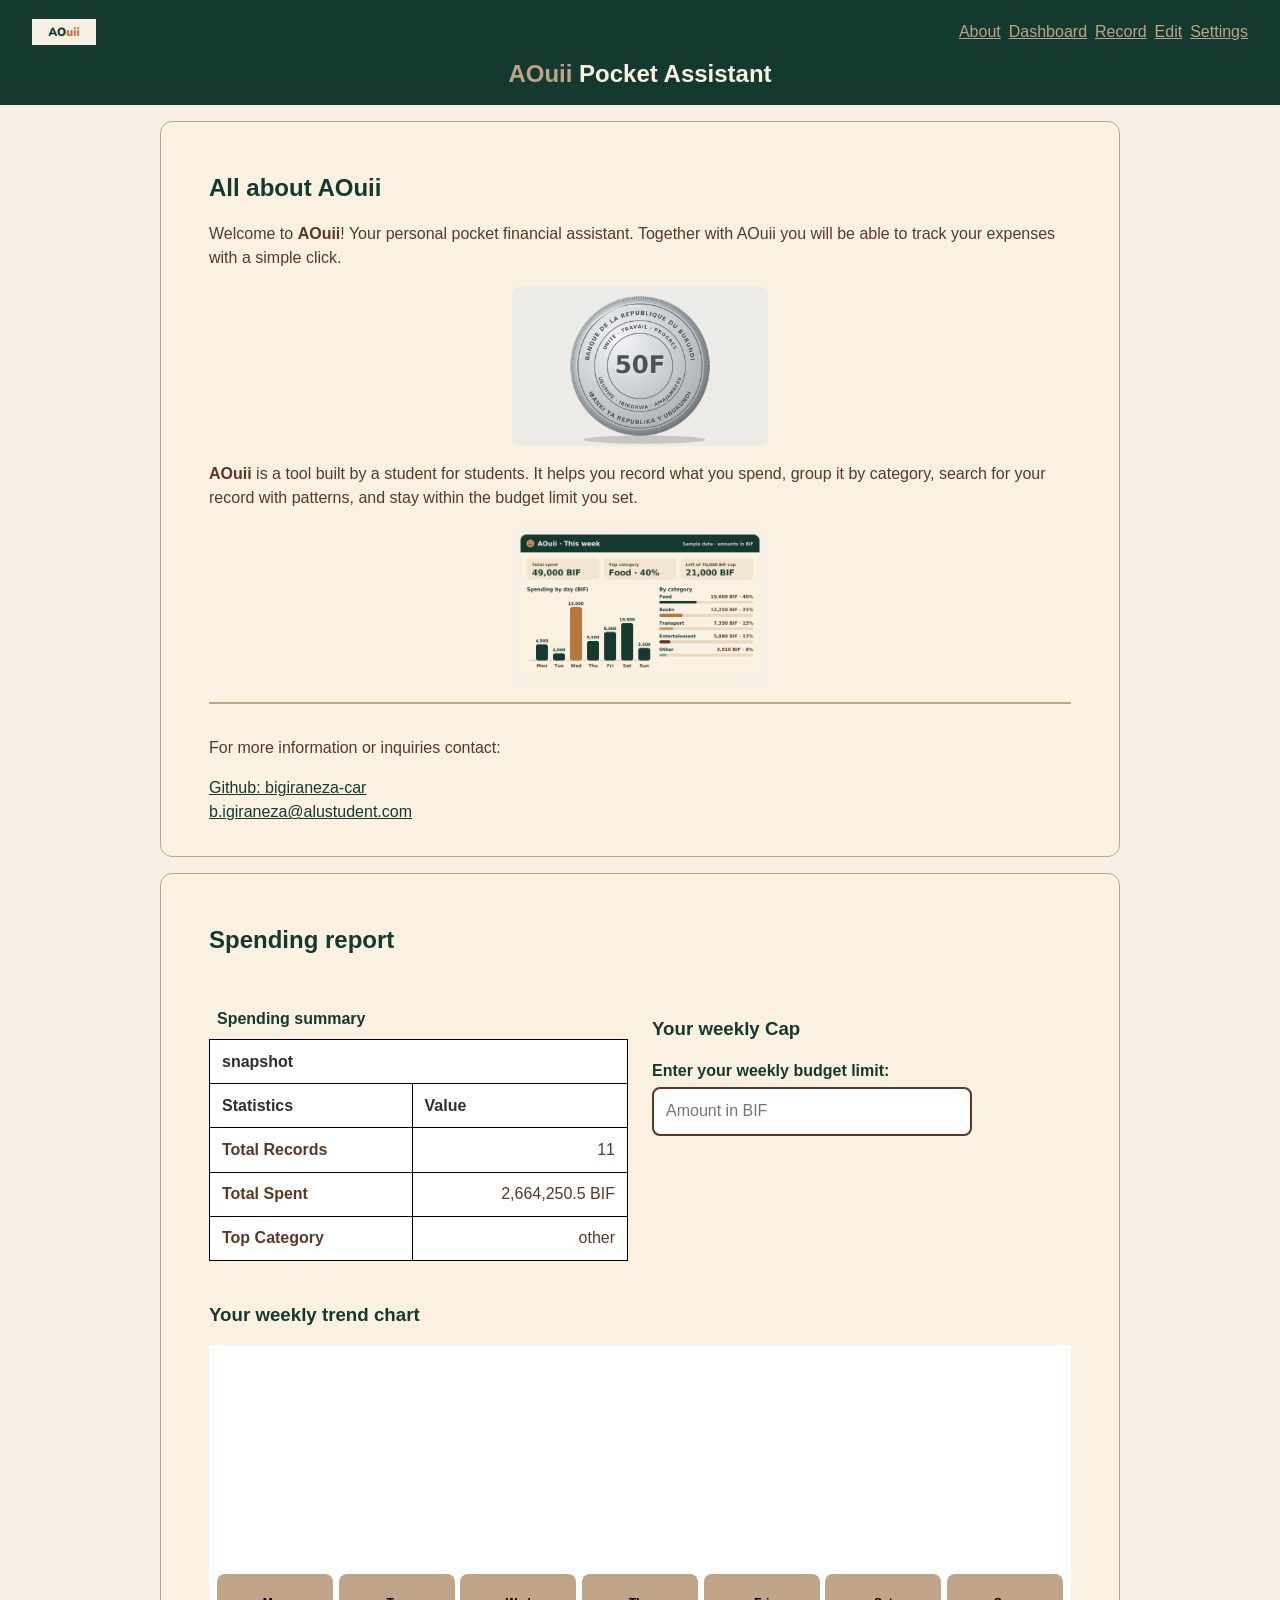
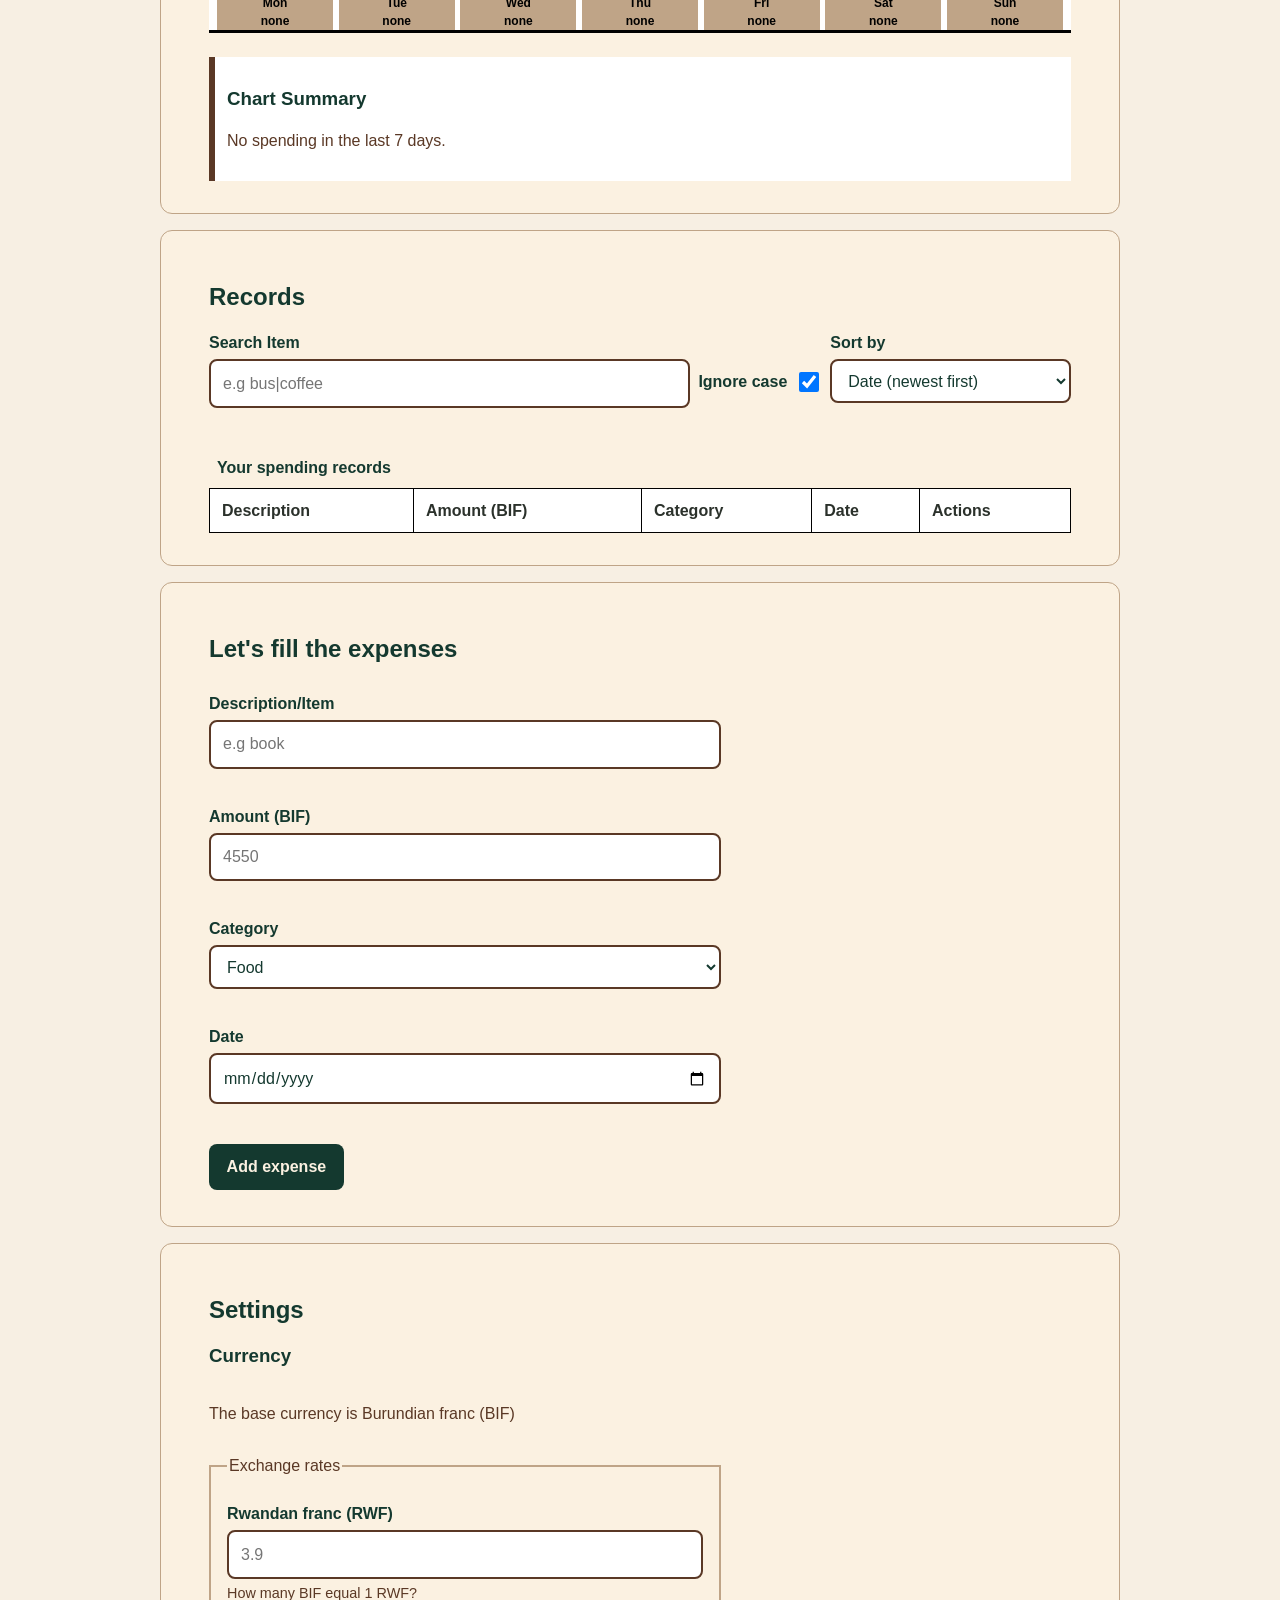
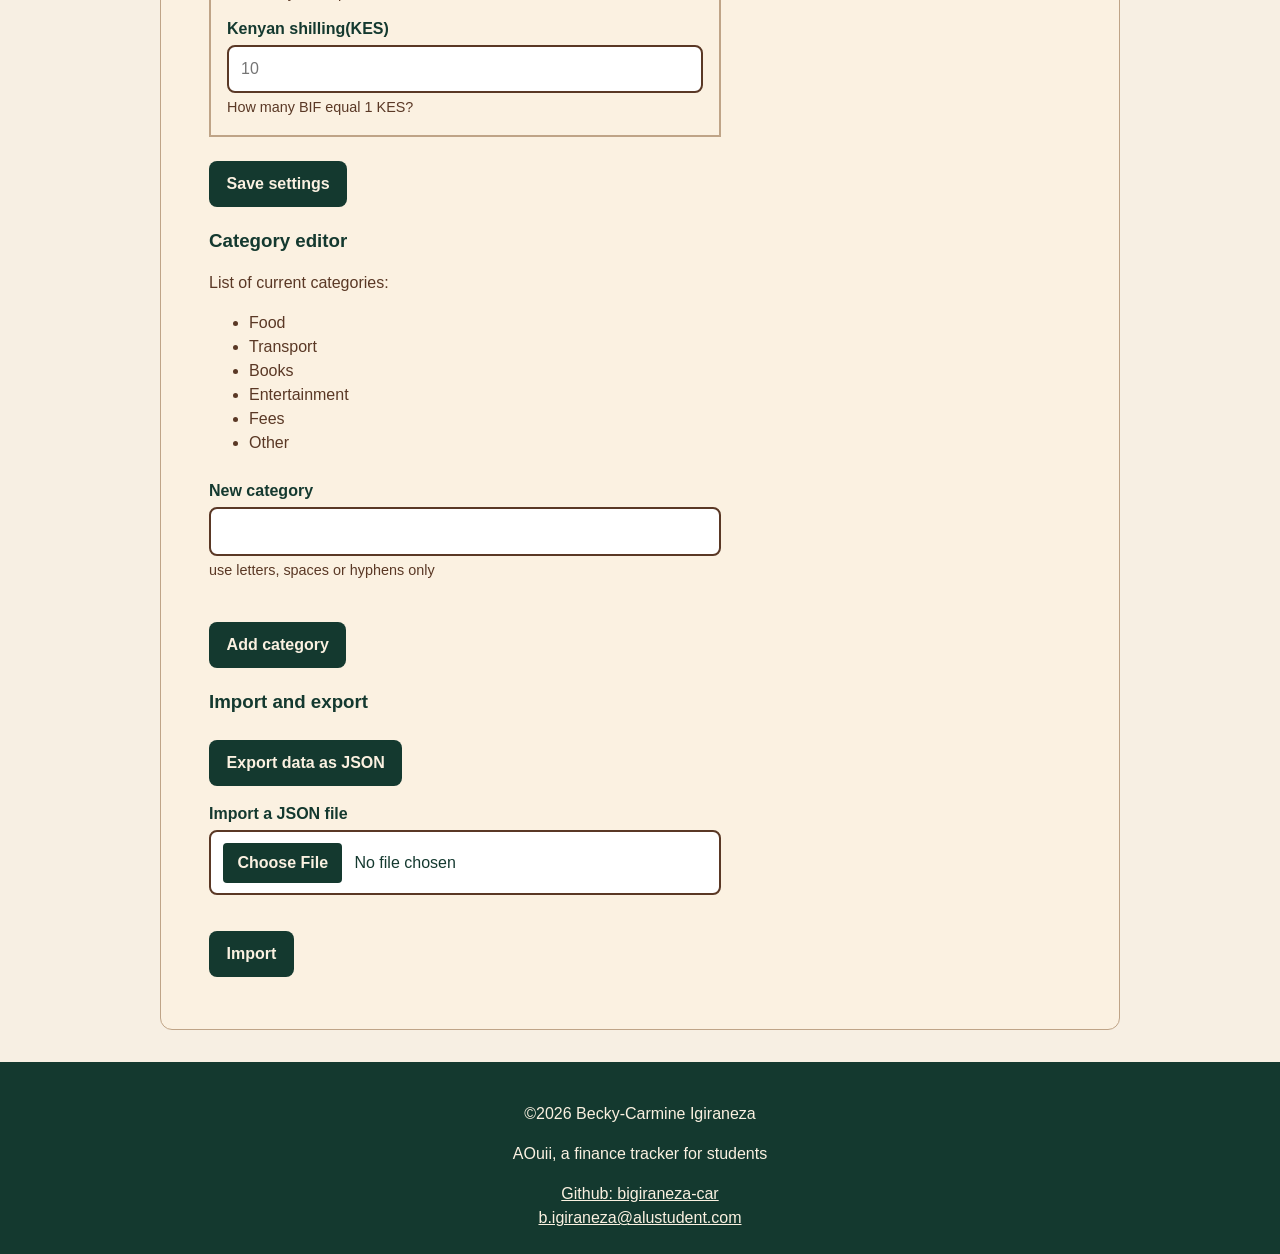
==== commit da807ae6: "M5: fixed bug in storage module" ====
--- a/index.html
+++ b/index.html
@@ -73,7 +73,8 @@
             <div id="cap">
                 <h3>Your weekly Cap</h3>
                 <label for="limit">Enter your weekly budget limit:</label>
-                <input id="limit" type="number" name="limit" placeholder="Amount in BIF">
+                <input id="limit" type="text" inputmode="decimal" name="limit" placeholder="Amount in BIF" aria-describedby="limit-error">
+                <p id="limit-error" role="alert"></p>
                 <p id="cap-status" role="status" aria-live="polite"></p>
                 <p id="cap-alert" role="alert" aria-live="assertive"></p>
             </div>
@@ -119,7 +120,7 @@
 
                 </div>
             </div>
-
+            
             <div id="summary">
                 <h3>Chart Summary</h3>
                 <p>This day is the day with highest spending</p>
@@ -196,7 +197,7 @@
                     </select>
                     <p id="category-error" role="alert"></p>
                     <label for="date">Date</label>
-                    <input id="date" type="date" name="date" aria-describedby="date-error" required><br>
+                    <input  id="date" type="date" name="date" aria-describedby="date-error" required><br>
                     <p id="date-error" role="alert"></p>
                     <button type="submit">Add expense</button>
                     <p id="edit-status" role="status"></p>
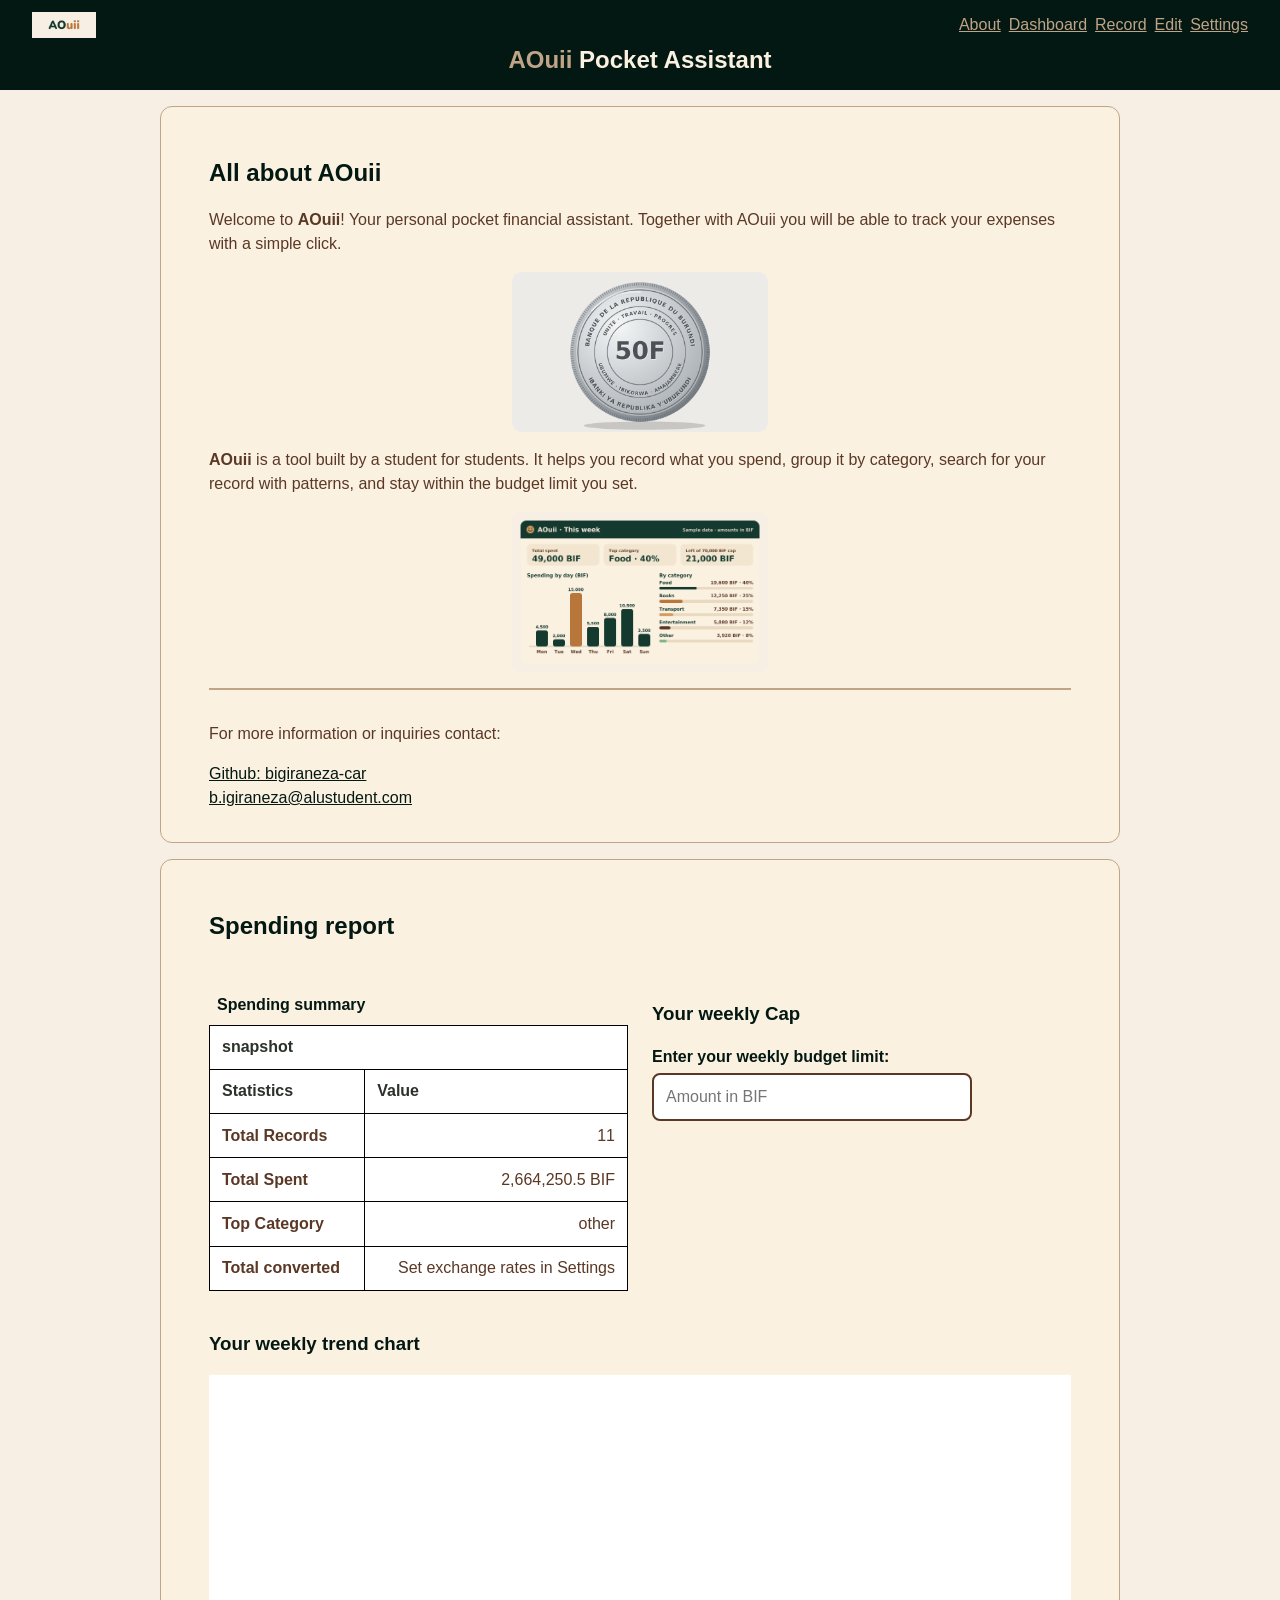
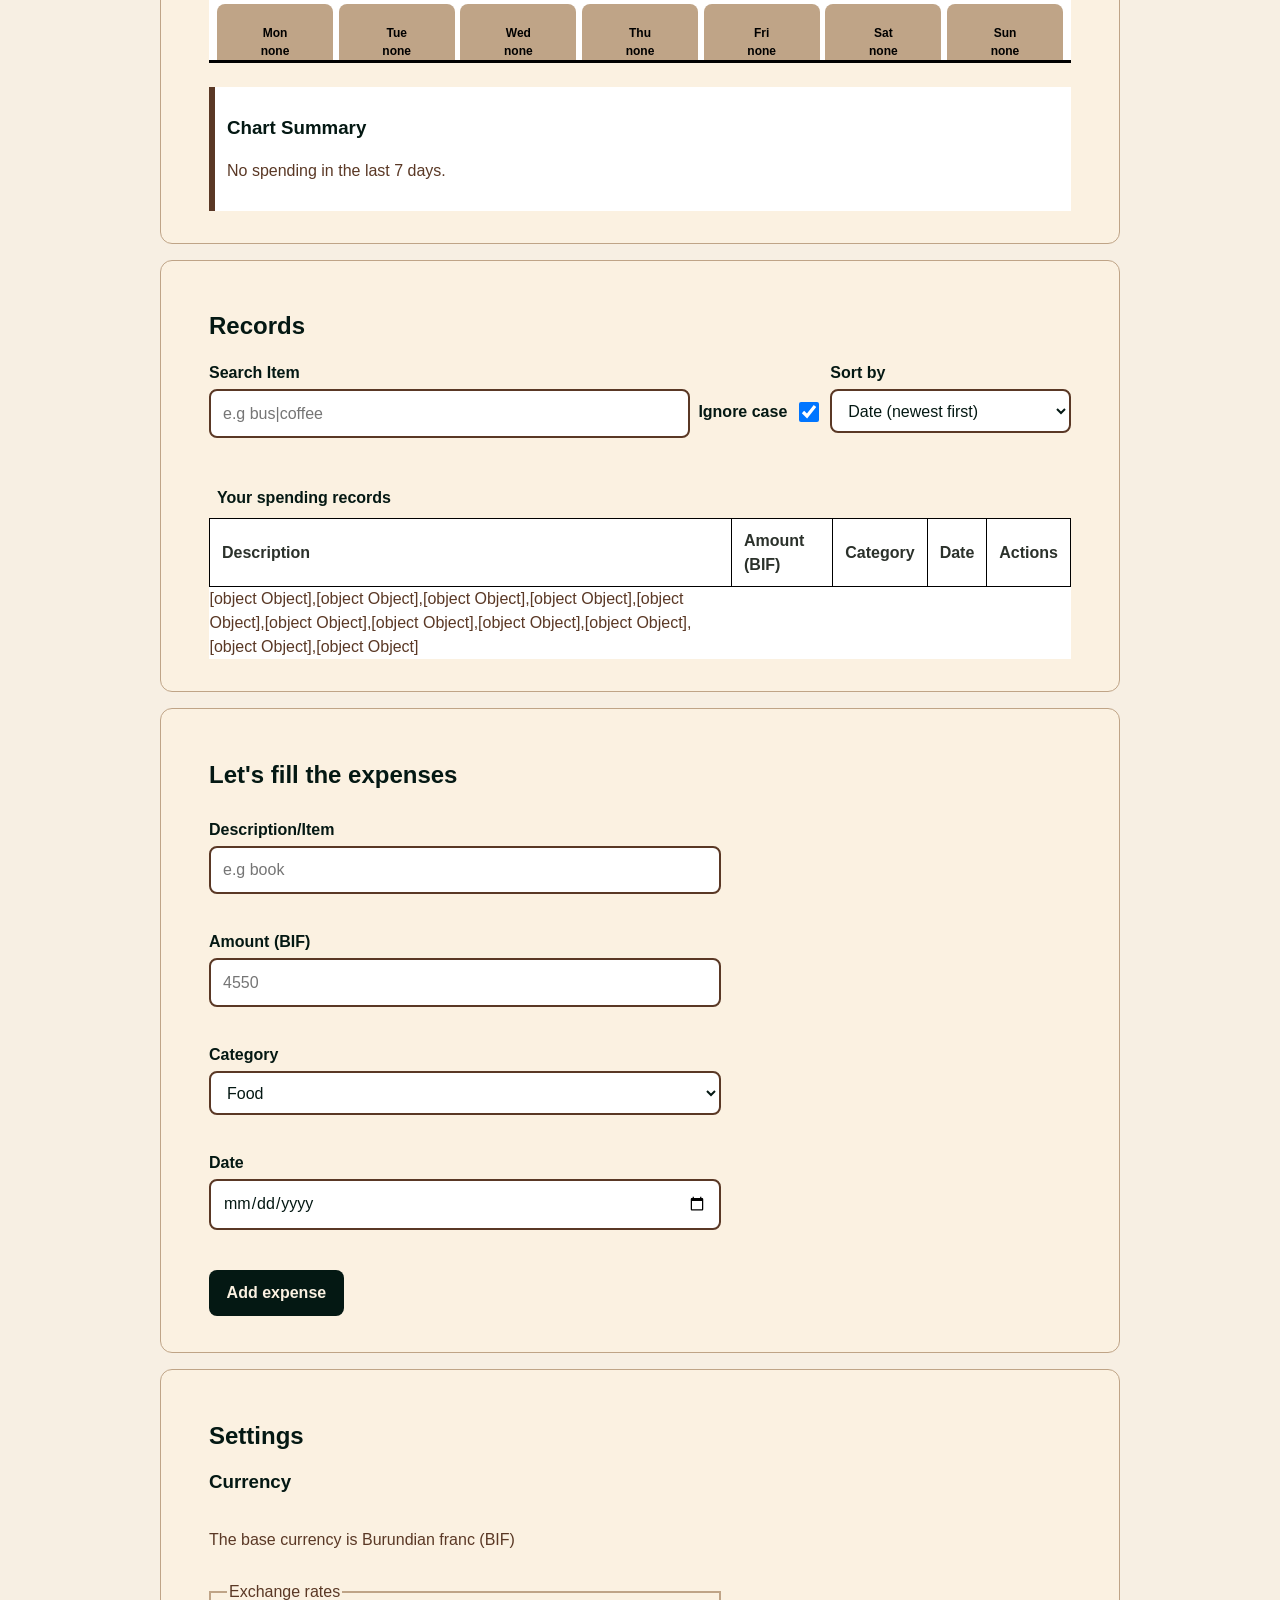
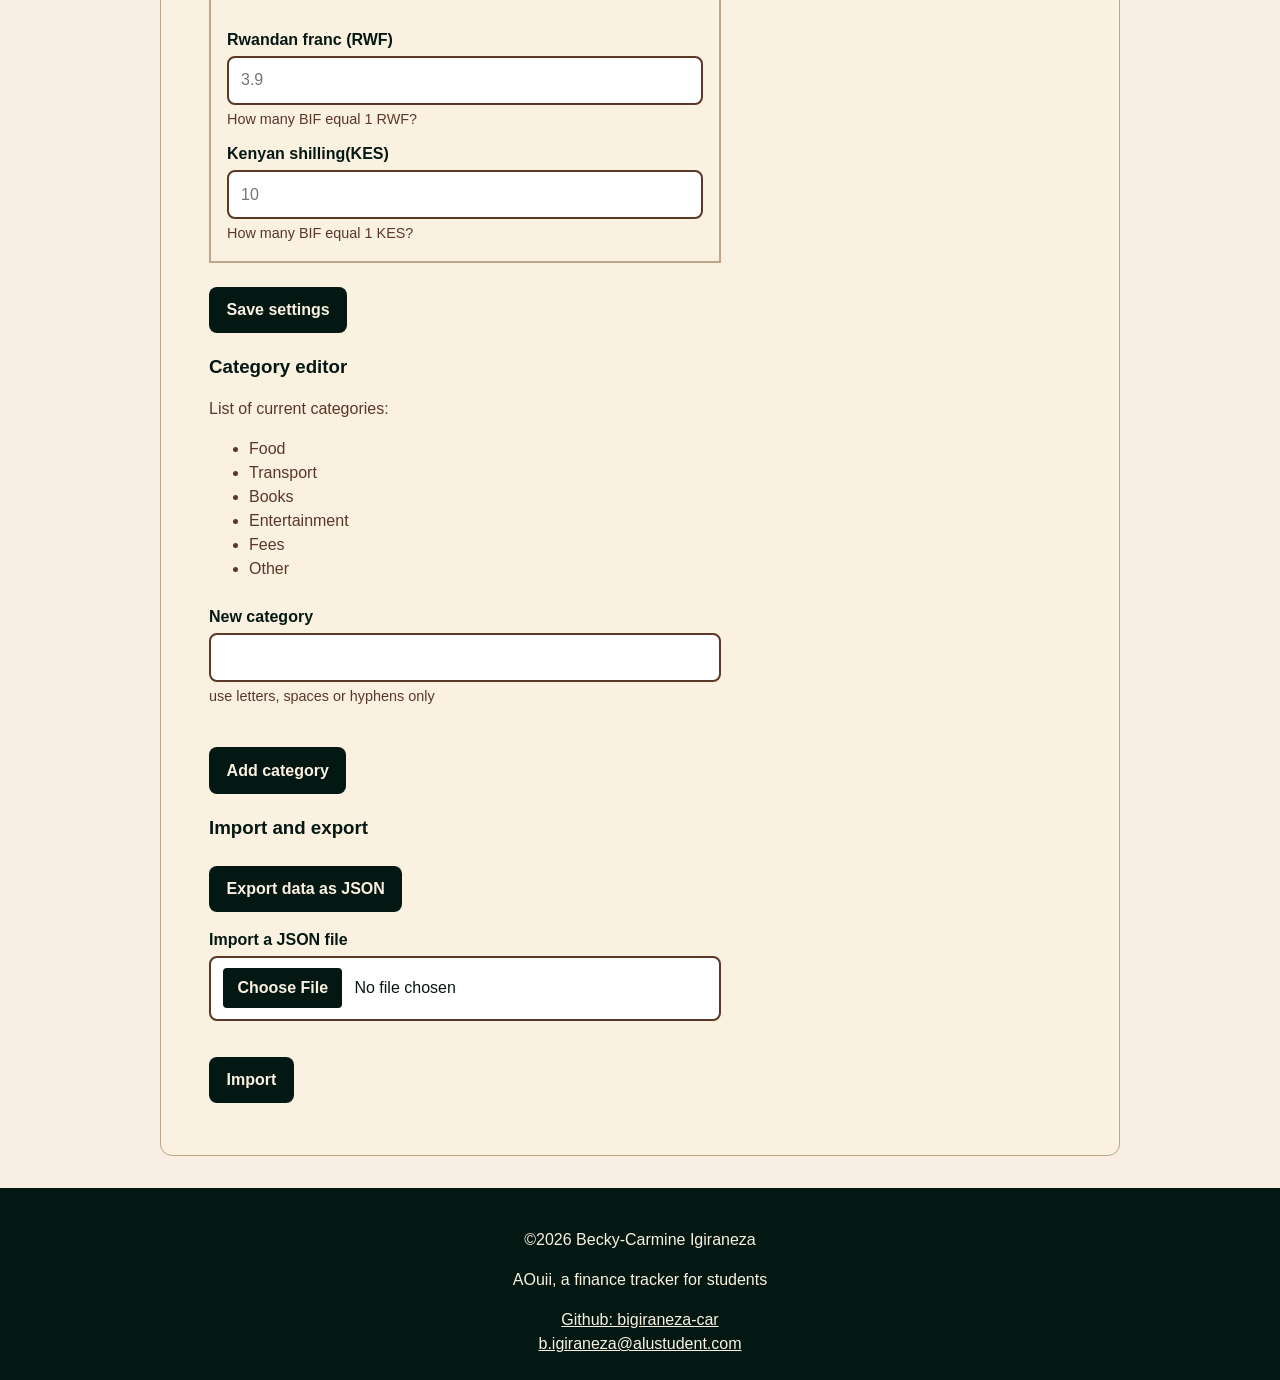
==== commit bf71aaba: "bugs fixed" ====
--- a/index.html
+++ b/index.html
@@ -65,6 +65,7 @@
                         <tr><th scope="row">Total Records</th><td id="total-records">0</td></tr>
                         <tr><th scope="row">Total Spent</th><td id="total-spent">0BIF</td></tr>
                         <tr><th scope="row">Top Category</th><td id="top-category">No data yet</td></tr>
+                        <tr><th scope="row">Total converted</th><td id="total-converted">1</tdid></td></tr>
                     </tbody>
                 </table>
 
--- a/styles/style.css
+++ b/styles/style.css
@@ -8,7 +8,7 @@
 
 /* color variables*/
 :root {
-    --green: #14392F;
+    --green: #041813;
     --green-hover: #1F5646;
     --caramel: #bfbfbf;
     --caramel-light: #bfa487;
@@ -42,7 +42,7 @@
 button:focus-visible,
 input:focus-visible,
 select:focus-visible {
-    outline: 3px solid #14392F;
+    outline: 3px solid var(--green);
     outline-offset:3px;
 }
 header a:focus-visible,
@@ -56,7 +56,7 @@
     z-index: 100;
     padding: 0.75rem 1rem;
     color:#FBF1E1;
-    background:#14392F;
+    background: var(--green);
 }
 a[href="#main-content"]:focus { 
     left:0;
@@ -71,7 +71,7 @@
 /* header and nav */
 header {
     text-align: center;
-    background: #14392f;
+    background: var(--green);
     padding-bottom: 1rem;
 }
 
@@ -103,7 +103,7 @@
     justify-content: center;
     gap: 0.5rem;
     margin: 0;
-    padding: 0.5rem 0;
+    padding: 0rem 0;
     list-style: none;
     
 
